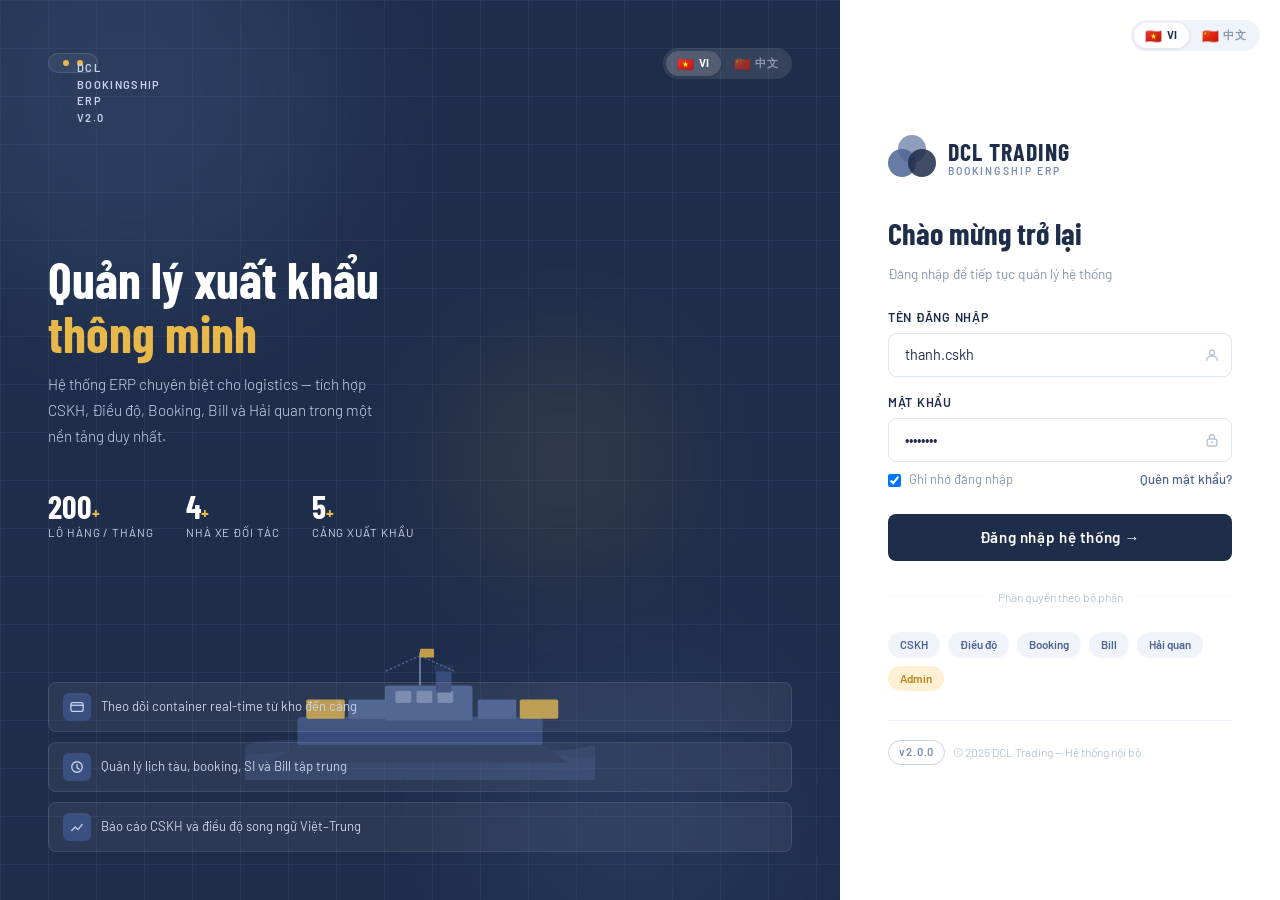
==== index.html @ 70b936ff "Update file name" ====
<!DOCTYPE html>
<html lang="vi">
<head>
<meta charset="UTF-8"/>
<meta name="viewport" content="width=device-width, initial-scale=1.0"/>
<title>DCL BookingShip ERP</title>
<link href="https://cdn.jsdelivr.net/npm/bootstrap@5.3.3/dist/css/bootstrap.min.css" rel="stylesheet"/>
<link href="https://fonts.googleapis.com/css2?family=Barlow:wght@300;400;500;600;700&family=Barlow+Condensed:wght@500;600;700&display=swap" rel="stylesheet"/>
<style>
:root{
  --navy:#1E2D4A;--mid:#3A5080;--slate:#4D6494;--light:#7A8CB0;
  --pale:#C8D3E8;--bg:#F2F5FA;--white:#fff;--gold:#E8B84B;
  --green:#38a169;--red:#e53e3e;--sidebar-w:230px;--topbar-h:56px;
}
*,*::before,*::after{box-sizing:border-box;margin:0;padding:0}
body{font-family:'Barlow',sans-serif;background:var(--bg);color:#2d3748;font-size:14px;overflow-x:hidden}

/* ─── LANGUAGE SWITCHER ─── */
.lang-switch{display:flex;background:rgba(255,255,255,.1);border-radius:20px;padding:3px;gap:2px}
.lang-switch.light{background:#f0f4fa}
.lang-btn{padding:4px 11px;border-radius:16px;border:none;background:transparent;font-size:.7rem;font-weight:700;cursor:pointer;color:rgba(200,211,232,.6);transition:all .2s;letter-spacing:.04em;display:flex;align-items:center;gap:4px}
.lang-btn.active{background:rgba(255,255,255,.15);color:#fff;box-shadow:0 1px 3px rgba(0,0,0,.2)}
.lang-switch.light .lang-btn{color:#8898aa}
.lang-switch.light .lang-btn.active{background:#fff;color:var(--navy);box-shadow:0 1px 4px rgba(0,0,0,.1)}
.lang-flag{font-size:.85rem;line-height:1}

/* ─── PAGE SWITCH ─── */
.page{display:none}.page.active{display:flex}
#page-dashboard{flex-direction:row}

/* ══════════════════════════════════════
   LOGIN PAGE
══════════════════════════════════════ */
#page-login{min-height:100vh;overflow:hidden}
.left-panel{flex:1.1;position:relative;display:flex;flex-direction:column;justify-content:space-between;padding:3rem;overflow:hidden;background:var(--navy)}
.sea-grid{position:absolute;inset:0;background-image:linear-gradient(rgba(74,96,148,.18)1px,transparent 1px),linear-gradient(90deg,rgba(74,96,148,.18)1px,transparent 1px);background-size:48px 48px;animation:gridScroll 18s linear infinite}
@keyframes gridScroll{0%{background-position:0 0}100%{background-position:48px 48px}}
.orb{position:absolute;border-radius:50%;filter:blur(70px);opacity:.28}
.orb-1{width:420px;height:420px;background:var(--slate);top:-120px;left:-80px;animation:float 9s ease-in-out infinite}
.orb-2{width:300px;height:300px;background:var(--mid);bottom:-60px;right:60px;animation:float 12s ease-in-out infinite reverse}
.orb-3{width:200px;height:200px;background:var(--gold);top:40%;left:55%;opacity:.12;animation:float 7s ease-in-out infinite}
@keyframes float{0%,100%{transform:translateY(0) scale(1)}50%{transform:translateY(-24px) scale(1.04)}}
.ship-scene{position:absolute;bottom:120px;left:0;right:0;display:flex;justify-content:center;opacity:.9}
.left-content{position:relative;z-index:2}
.left-top-bar{position:relative;z-index:2;display:flex;justify-content:space-between;align-items:center;margin-bottom:2rem}
.brand-tag{display:inline-flex;align-items:center;gap:8px;background:rgba(255,255,255,.06);border:1px solid rgba(255,255,255,.12);border-radius:20px;padding:6px 14px;font-size:11px;font-weight:600;letter-spacing:.12em;color:var(--pale);text-transform:uppercase}
.brand-tag span{width:6px;height:6px;border-radius:50%;background:var(--gold);display:block;animation:pulse 2s infinite}
@keyframes pulse{0%,100%{opacity:1;transform:scale(1)}50%{opacity:.4;transform:scale(.7)}}
.hero-title{font-family:'Barlow Condensed',sans-serif;font-size:3.2rem;font-weight:700;line-height:1.05;color:#fff;margin-top:0}
.hero-title em{color:var(--gold);font-style:normal}
.hero-sub{color:var(--pale);font-size:.95rem;font-weight:300;margin-top:.8rem;line-height:1.7;max-width:340px}
.stats-row{display:flex;gap:2rem;margin-top:2.5rem}
.stat-num{font-family:'Barlow Condensed',sans-serif;font-size:2rem;font-weight:700;color:#fff;line-height:1}
.stat-num small{font-size:1.1rem;color:var(--gold)}
.stat-label{font-size:.72rem;color:var(--pale);text-transform:uppercase;letter-spacing:.08em;margin-top:2px}
.features{position:relative;z-index:2;display:flex;flex-direction:column;gap:10px}
.feat-pill{display:flex;align-items:center;gap:10px;background:rgba(255,255,255,.06);border:1px solid rgba(255,255,255,.09);border-radius:8px;padding:10px 14px;color:var(--pale);font-size:.82rem}
.feat-icon{width:28px;height:28px;border-radius:6px;background:var(--mid);display:flex;align-items:center;justify-content:center;flex-shrink:0}
.right-panel{width:440px;flex-shrink:0;background:#fff;display:flex;flex-direction:column;justify-content:center;padding:3rem;position:relative}
.right-panel-lang{position:absolute;top:20px;right:20px}
.login-logo{display:flex;align-items:center;gap:12px;margin-bottom:2rem}
.logo-circles{position:relative;width:48px;height:48px;flex-shrink:0}
.logo-circles .c{position:absolute;width:28px;height:28px;border-radius:50%;opacity:.85}
.logo-circles .c1{background:var(--light);top:0;left:10px}
.logo-circles .c2{background:var(--slate);top:14px;left:0}
.logo-circles .c3{background:var(--navy);top:14px;left:20px}
.logo-text .t1{font-family:'Barlow Condensed',sans-serif;font-size:1.5rem;font-weight:700;color:var(--navy);letter-spacing:.04em;line-height:1}
.logo-text .t2{font-size:.65rem;font-weight:600;letter-spacing:.2em;color:var(--light);text-transform:uppercase}
.login-heading{font-family:'Barlow Condensed',sans-serif;font-size:1.9rem;font-weight:700;color:var(--navy)}
.login-sub{color:#8898aa;font-size:.85rem;margin-top:4px;margin-bottom:1.5rem}
.form-label-login{font-size:.78rem;font-weight:600;letter-spacing:.06em;text-transform:uppercase;color:var(--navy);margin-bottom:6px;display:block}
.form-control-login{width:100%;border:1.5px solid #e0e7f0;border-radius:8px;padding:.65rem 1rem;font-size:.9rem;color:var(--navy);transition:border-color .2s,box-shadow .2s;outline:none}
.form-control-login:focus{border-color:var(--slate);box-shadow:0 0 0 3px rgba(77,100,148,.12)}
.input-wrap{position:relative}
.input-icon{position:absolute;right:12px;top:50%;transform:translateY(-50%);color:#b8c5d6}
.btn-login-main{width:100%;padding:.75rem;background:var(--navy);color:#fff;border:none;border-radius:8px;font-size:.95rem;font-weight:600;letter-spacing:.04em;cursor:pointer;margin-top:.5rem;transition:background .2s}
.btn-login-main:hover{background:var(--mid)}
.divider-ln{display:flex;align-items:center;gap:12px;margin:1.2rem 0}
.divider-ln hr{flex:1;border:none;border-top:1px solid #e8eef6}
.divider-ln span{font-size:.75rem;color:#b8c5d6;white-space:nowrap}
.role-badges{display:flex;gap:8px;flex-wrap:wrap}
.rb{font-size:.72rem;padding:4px 12px;border-radius:20px;background:#f0f4fa;color:var(--slate);font-weight:600}
.rb.admin{background:#fff0d4;color:#B8811A}
.footer-note{margin-top:1.8rem;padding-top:1.2rem;border-top:1px solid #f0f4fa;display:flex;align-items:center;gap:8px}
.badge-sys{font-size:.7rem;padding:3px 10px;border-radius:20px;border:1px solid var(--pale);color:var(--light);font-weight:600;letter-spacing:.08em}
.alt-actions-ln{display:flex;justify-content:space-between;align-items:center;margin-bottom:1rem}
.link-muted-ln{font-size:.82rem;color:var(--slate);text-decoration:none;font-weight:500}
.link-muted-ln:hover{color:var(--navy)}
.remember-wrap{display:flex;align-items:center;gap:8px}
.remember-wrap label{font-size:.82rem;color:#8898aa;cursor:pointer}

/* ══════════════════════════════════════
   DASHBOARD PAGE
══════════════════════════════════════ */
#page-dashboard{min-height:100vh}
.sidebar{position:fixed;left:0;top:0;bottom:0;width:var(--sidebar-w);background:var(--navy);display:flex;flex-direction:column;z-index:100}
.sidebar-brand{padding:16px 18px;display:flex;align-items:center;gap:10px;border-bottom:1px solid rgba(255,255,255,.08);min-height:var(--topbar-h)}
.logo-circles-sm{position:relative;width:36px;height:36px;flex-shrink:0}
.logo-circles-sm .c{position:absolute;width:20px;height:20px;border-radius:50%;opacity:.9}
.logo-circles-sm .c1{background:#7A8CB0;top:0;left:8px}
.logo-circles-sm .c2{background:#4D6494;top:10px;left:0}
.logo-circles-sm .c3{background:#1E2D4A;top:10px;left:16px;border:1.5px solid rgba(255,255,255,.2)}
.brand-name{font-family:'Barlow Condensed',sans-serif;font-size:1rem;font-weight:700;color:#fff;line-height:1.1}
.brand-sub{font-size:.58rem;color:var(--pale);letter-spacing:.1em;text-transform:uppercase}
.sidebar-section{padding:10px 12px 4px;font-size:.62rem;font-weight:700;color:rgba(200,211,232,.45);letter-spacing:.14em;text-transform:uppercase;margin-top:6px}
.nav-item-wrap{padding:2px 8px}
.nav-link-dcl{display:flex;align-items:center;gap:10px;padding:8px 12px;border-radius:8px;color:rgba(200,211,232,.7);text-decoration:none;font-size:.83rem;font-weight:500;transition:background .15s,color .15s;cursor:pointer}
.nav-link-dcl:hover{background:rgba(255,255,255,.07);color:#fff}
.nav-link-dcl.active{background:var(--mid);color:#fff}
.nav-link-dcl .ico{width:16px;height:16px;flex-shrink:0;opacity:.8}
.nav-badge{margin-left:auto;background:var(--gold);color:#7a4a00;font-size:.6rem;font-weight:700;padding:1px 7px;border-radius:20px}
.nav-badge.red{background:var(--red);color:#fff}
.sidebar-footer{margin-top:auto;padding:14px 16px;border-top:1px solid rgba(255,255,255,.08);display:flex;align-items:center;gap:10px}
.avatar-sm{width:32px;height:32px;border-radius:50%;background:var(--mid);display:flex;align-items:center;justify-content:center;font-size:.7rem;font-weight:700;color:#fff;flex-shrink:0}
.user-name{font-size:.8rem;font-weight:600;color:#fff}
.user-role{font-size:.65rem;color:var(--pale)}
.topbar{position:fixed;left:var(--sidebar-w);right:0;top:0;height:var(--topbar-h);background:var(--white);border-bottom:1px solid #e8eef6;display:flex;align-items:center;padding:0 24px;gap:16px;z-index:99}
.breadcrumb-dcl{display:flex;align-items:center;gap:6px;font-size:.8rem;color:#8898aa}
.breadcrumb-dcl .active{color:var(--navy);font-weight:600}
.breadcrumb-sep{color:#d0d8e8}
.topbar-right{margin-left:auto;display:flex;align-items:center;gap:12px}
.topbar-date{font-size:.78rem;color:#8898aa}
.btn-icon{width:34px;height:34px;border-radius:8px;border:1px solid #e8eef6;background:transparent;display:flex;align-items:center;justify-content:center;cursor:pointer;color:#8898aa;position:relative}
.btn-icon:hover{background:var(--bg)}
.notif-dot{position:absolute;top:6px;right:6px;width:7px;height:7px;border-radius:50%;background:var(--red);border:1.5px solid #fff}
.main-content{margin-left:var(--sidebar-w);padding-top:var(--topbar-h);min-height:100vh;width:100%}
.page-body{padding:20px 24px}
.stat-grid{display:grid;grid-template-columns:repeat(5,1fr);gap:14px;margin-bottom:20px}
.stat-card{background:var(--white);border-radius:12px;padding:16px 18px;border:1px solid #e8eef6}
.stat-card .label{font-size:.7rem;font-weight:600;letter-spacing:.08em;text-transform:uppercase;color:#8898aa;margin-bottom:6px}
.stat-card .value{font-family:'Barlow Condensed',sans-serif;font-size:1.9rem;font-weight:700;color:var(--navy);line-height:1}
.stat-card .sub{font-size:.72rem;color:#8898aa;margin-top:4px}
.trend{font-size:.72rem;font-weight:600;padding:2px 7px;border-radius:20px;display:inline-block}
.trend-up{background:#e6f4ea;color:#256029}
.trend-warn{background:#fff4e0;color:#7a4a00}
.trend-info{background:#e6eefa;color:var(--navy)}
.stat-accent{border-left:3px solid var(--slate)}
.stat-gold{border-left:3px solid var(--gold)}
.stat-green{border-left:3px solid var(--green)}
.stat-red{border-left:3px solid var(--red)}
.stat-teal{border-left:3px solid #2b9e8a}
.pipeline-bar{display:flex;gap:0;background:#fff;border:1px solid #e8eef6;border-radius:10px;overflow:hidden;margin-bottom:16px}
.pipe-step{flex:1;padding:10px 12px;text-align:center;border-right:1px solid #e8eef6;cursor:pointer;transition:background .15s;user-select:none}
.pipe-step:last-child{border-right:none}
.pipe-step:hover{background:#f7f9fc}
.pipe-step.active{background:var(--navy)}
.pipe-step .ps-label{font-size:.68rem;font-weight:600;text-transform:uppercase;letter-spacing:.07em;color:#8898aa}
.pipe-step.active .ps-label{color:rgba(200,211,232,.8)}
.pipe-step .ps-count{font-family:'Barlow Condensed',sans-serif;font-size:1.3rem;font-weight:700;color:var(--navy);line-height:1.1}
.pipe-step.active .ps-count{color:#fff}
.layout-split{display:flex;gap:16px}
.table-section{flex:1;min-width:0}
.table-card{background:#fff;border-radius:12px;border:1px solid #e8eef6;overflow:hidden}
.table-wrapper{overflow-x:auto}
table.dcl-table{width:100%;border-collapse:collapse;font-size:.8rem;min-width:1200px}
table.dcl-table thead th{background:#f7f9fc;padding:10px 12px;font-size:.67rem;font-weight:700;letter-spacing:.08em;text-transform:uppercase;color:#8898aa;border-bottom:1px solid #e8eef6;white-space:nowrap}
table.dcl-table tbody tr{border-bottom:1px solid #f0f4fa;transition:background .1s;cursor:pointer}
table.dcl-table tbody tr:hover{background:#f7f9ff}
table.dcl-table tbody tr.selected{background:#eef2ff!important}
table.dcl-table td{padding:9px 12px;vertical-align:middle;color:#374151;white-space:nowrap}
table.dcl-table td.mono{font-family:'Barlow Condensed',sans-serif;font-size:.85rem;font-weight:600;letter-spacing:.03em}
table.dcl-table tr.group-row td{background:#f0f4fa}
table.dcl-table tr.group-row:hover td{background:#e8edf7}
table.dcl-table tr.group-row.selected td{background:#dde6ff}
.lo-badge{font-family:'Barlow Condensed',sans-serif;font-size:.95rem;font-weight:700;color:var(--navy)}
table.dcl-table tr.sub-row td{background:#fafcff}
table.dcl-table tr.sub-row:hover td{background:#f3f7ff}
table.dcl-table tr.sub-row td:first-child{padding-left:28px;color:#aab}
.badge-status{display:inline-flex;align-items:center;gap:5px;padding:3px 10px;border-radius:20px;font-size:.67rem;font-weight:700;letter-spacing:.05em;white-space:nowrap}
.badge-status .dot{width:6px;height:6px;border-radius:50%;flex-shrink:0}
.s-done{background:#e6f4ea;color:#256029}.s-done .dot{background:#38a169}
.s-port{background:#e6eefa;color:var(--navy)}.s-port .dot{background:var(--slate)}
.s-packing{background:#fff4e0;color:#7a4a00}.s-packing .dot{background:var(--gold)}
.s-plan{background:#f5f5f5;color:#666}.s-plan .dot{background:#aaa}
.s-delay{background:#fff0f0;color:#c53030}.s-delay .dot{background:var(--red)}
.nxe{display:inline-block;padding:2px 8px;border-radius:4px;font-size:.67rem;font-weight:700}
.nxe-ttk{background:#e6eefa;color:var(--navy)}
.nxe-ll{background:#e6f4ea;color:#256029}
.nxe-vtl{background:#fff4e0;color:#7a4a00}
.nxe-pt{background:#fce8f3;color:#702459}
.port{display:inline-block;padding:2px 8px;border-radius:4px;font-size:.67rem;font-weight:700;background:#eef2ff;color:#3730a3}
.tem-yes{color:#38a169;font-weight:700}
.tem-no{color:#aaa}
.action-btns{display:flex;gap:5px}
.btn-xs{padding:3px 9px;border-radius:5px;border:1px solid #dde4f0;background:#fff;font-size:.68rem;font-weight:600;cursor:pointer;color:var(--slate)}
.btn-xs:hover{background:var(--bg)}
.btn-xs.primary{background:var(--navy);color:#fff;border-color:var(--navy)}
.table-footer{display:flex;align-items:center;justify-content:space-between;padding:12px 16px;border-top:1px solid #e8eef6;font-size:.78rem;color:#8898aa}
.page-btns{display:flex;gap:4px}
.page-btn{min-width:30px;height:30px;border-radius:6px;border:1px solid #e8eef6;background:#fff;font-size:.78rem;cursor:pointer;color:var(--navy);display:flex;align-items:center;justify-content:center;font-weight:600}
.page-btn.active{background:var(--navy);color:#fff;border-color:var(--navy)}
.detail-panel{width:280px;flex-shrink:0;background:#fff;border-radius:12px;border:1px solid #e8eef6;padding:16px;position:sticky;top:calc(var(--topbar-h) + 20px);max-height:calc(100vh - var(--topbar-h) - 40px);overflow-y:auto}
.detail-panel .dp-title{font-family:'Barlow Condensed',sans-serif;font-size:1rem;font-weight:700;color:var(--navy);margin-bottom:14px;padding-bottom:10px;border-bottom:1px solid #f0f4fa}
.mini-stat{display:flex;justify-content:space-between;padding:7px 0;border-bottom:1px solid #f0f4fa;font-size:.78rem}
.mini-stat .ms-label{color:#8898aa}
.mini-stat .ms-val{font-weight:600;color:var(--navy);text-align:right;max-width:140px}
.timeline-item{display:flex;gap:10px;margin-bottom:14px}
.tl-line{display:flex;flex-direction:column;align-items:center}
.tl-dot{width:10px;height:10px;border-radius:50%;flex-shrink:0;margin-top:2px}
.tl-connector{width:2px;flex:1;background:#e8eef6;margin-top:3px}
.tl-done .tl-dot{background:#38a169}
.tl-port .tl-dot{background:var(--slate);box-shadow:0 0 0 3px rgba(77,100,148,.2)}
.tl-next .tl-dot{background:#e8eef6;border:2px solid #cbd5e0}
.tl-label{font-size:.78rem;font-weight:600;color:var(--navy)}
.tl-date{font-size:.7rem;color:#8898aa;margin-top:1px}
.table-scroll{max-height:480px;overflow-y:auto}
.toolbar{display:flex;align-items:center;gap:10px;margin-bottom:14px;flex-wrap:wrap}
.toolbar-title{font-family:'Barlow Condensed',sans-serif;font-size:1.1rem;font-weight:700;color:var(--navy);margin-right:6px}
.search-box{display:flex;align-items:center;border:1px solid #dde4f0;border-radius:8px;background:#fff;padding:0 10px;gap:7px;width:220px}
.search-box input{border:none;outline:none;font-size:.83rem;padding:7px 0;width:100%;background:transparent}
.filter-select{border:1px solid #dde4f0;border-radius:8px;padding:7px 10px;font-size:.82rem;color:var(--navy);background:#fff;cursor:pointer;outline:none}
.btn-primary-dcl{background:var(--navy);color:#fff;border:none;border-radius:8px;padding:7px 16px;font-size:.82rem;font-weight:600;cursor:pointer;display:flex;align-items:center;gap:6px;transition:background .15s}
.btn-primary-dcl:hover{background:var(--mid)}
.btn-outline-dcl{background:#fff;color:var(--slate);border:1px solid #dde4f0;border-radius:8px;padding:7px 14px;font-size:.82rem;font-weight:600;cursor:pointer;display:flex;align-items:center;gap:6px;transition:background .15s}
.btn-outline-dcl:hover{background:var(--bg)}
.today-chip{background:#fff4e0;color:#7a4a00;font-size:.68rem;font-weight:700;padding:2px 8px;border-radius:20px}

/* ══════════════════════════════════════
   MODAL
══════════════════════════════════════ */
.modal-overlay{display:none;position:fixed;inset:0;background:rgba(15,24,36,.55);z-index:1000;align-items:center;justify-content:center;padding:20px}
.modal-overlay.open{display:flex;animation:fadeIn .18s ease}
@keyframes fadeIn{from{opacity:0}to{opacity:1}}
.modal-box{background:#fff;border-radius:16px;width:100%;max-width:860px;max-height:92vh;overflow:hidden;display:flex;flex-direction:column;animation:slideUp .2s ease}
@keyframes slideUp{from{transform:translateY(20px);opacity:0}to{transform:translateY(0);opacity:1}}
.modal-header{display:flex;align-items:center;padding:18px 24px;border-bottom:1px solid #e8eef6;gap:12px;flex-shrink:0}
.modal-lo-badge{font-family:'Barlow Condensed',sans-serif;font-size:1.4rem;font-weight:700;color:var(--navy);background:#f0f4fa;padding:2px 14px;border-radius:8px}
.modal-title{font-family:'Barlow Condensed',sans-serif;font-size:1.1rem;font-weight:700;color:var(--navy)}
.modal-booking-num{font-size:.8rem;color:#8898aa;margin-top:2px}
.modal-close{margin-left:auto;width:34px;height:34px;border-radius:8px;border:1px solid #e8eef6;background:#fff;cursor:pointer;display:flex;align-items:center;justify-content:center;color:#8898aa;font-size:18px;line-height:1}
.modal-close:hover{background:#f7f9fc;color:var(--navy)}
.modal-tabs{display:flex;padding:0 24px;border-bottom:1px solid #e8eef6;background:#fafbfd;flex-shrink:0}
.mtab{padding:12px 16px;font-size:.82rem;font-weight:600;color:#8898aa;cursor:pointer;border-bottom:2px solid transparent;transition:color .15s,border-color .15s;white-space:nowrap}
.mtab:hover{color:var(--navy)}
.mtab.active{color:var(--navy);border-bottom-color:var(--slate)}
.modal-body{flex:1;overflow-y:auto;padding:24px}
.modal-panel{display:none}
.modal-panel.active{display:block}
.form-section-title{font-size:.7rem;font-weight:700;letter-spacing:.12em;text-transform:uppercase;color:var(--slate);margin-bottom:12px;padding-bottom:6px;border-bottom:2px solid var(--pale)}
.form-grid-2{display:grid;grid-template-columns:1fr 1fr;gap:14px 20px;margin-bottom:20px}
.form-grid-3{display:grid;grid-template-columns:1fr 1fr 1fr;gap:14px 20px;margin-bottom:20px}
.form-group label{display:block;font-size:.72rem;font-weight:600;letter-spacing:.07em;text-transform:uppercase;color:#8898aa;margin-bottom:5px}
.form-group input,.form-group select,.form-group textarea{
  width:100%;border:1.5px solid #e0e7f0;border-radius:8px;
  padding:.5rem .8rem;font-size:.85rem;color:var(--navy);
  background:#fff;outline:none;transition:border-color .2s,box-shadow .2s;
  font-family:'Barlow',sans-serif;
}
.form-group input:focus,.form-group select:focus,.form-group textarea:focus{border-color:var(--slate);box-shadow:0 0 0 3px rgba(77,100,148,.1)}
.form-group input[readonly]{background:#f7f9fc;color:#8898aa;cursor:default}
.form-group textarea{resize:vertical;min-height:72px}
.cont-row{display:grid;grid-template-columns:1fr 1fr 1fr auto;gap:10px;align-items:end;margin-bottom:10px;padding:12px;background:#f7f9fc;border-radius:8px;border:1px solid #e8eef6}
.cont-row-header{display:grid;grid-template-columns:1fr 1fr 1fr auto;gap:10px;margin-bottom:6px}
.cont-row-header span{font-size:.68rem;font-weight:700;letter-spacing:.08em;text-transform:uppercase;color:#8898aa}
.btn-del-cont{width:28px;height:28px;border-radius:6px;border:1px solid #fcd5d5;background:#fff5f5;color:var(--red);cursor:pointer;font-size:14px;display:flex;align-items:center;justify-content:center}
.btn-del-cont:hover{background:#fee2e2}
.btn-add-cont{display:flex;align-items:center;gap:6px;padding:7px 14px;border-radius:8px;border:1.5px dashed #c8d3e8;background:#f7f9fc;color:var(--slate);font-size:.8rem;font-weight:600;cursor:pointer;width:100%;justify-content:center;margin-top:4px}
.btn-add-cont:hover{background:#eef2ff;border-color:var(--slate)}
.tl-modal{display:flex;gap:0;margin-bottom:20px}
.tl-step{flex:1;text-align:center;position:relative}
.tl-step::after{content:'';position:absolute;top:12px;left:50%;width:100%;height:2px;background:#e8eef6;z-index:0}
.tl-step:last-child::after{display:none}
.tl-step .tls-dot{width:24px;height:24px;border-radius:50%;border:2px solid #e8eef6;background:#fff;margin:0 auto 6px;display:flex;align-items:center;justify-content:center;font-size:.6rem;font-weight:700;position:relative;z-index:1}
.tl-step.done .tls-dot{background:#38a169;border-color:#38a169;color:#fff}
.tl-step.current .tls-dot{background:var(--slate);border-color:var(--slate);color:#fff;box-shadow:0 0 0 4px rgba(77,100,148,.2)}
.tl-step.pending .tls-dot{background:#f7f9fc;border-color:#e8eef6;color:#aaa}
.tl-step .tls-label{font-size:.68rem;font-weight:600;color:#8898aa}
.tl-step.done .tls-label{color:#38a169}
.tl-step.current .tls-label{color:var(--navy)}
.tl-step .tls-date{font-size:.63rem;color:#b0b9c8;margin-top:2px}
.modal-footer{padding:16px 24px;border-top:1px solid #e8eef6;display:flex;align-items:center;gap:10px;flex-shrink:0;background:#fafbfd}
.btn-save{background:var(--navy);color:#fff;border:none;border-radius:8px;padding:9px 24px;font-size:.88rem;font-weight:600;cursor:pointer;transition:background .15s}
.btn-save:hover{background:var(--mid)}
.btn-cancel{background:#fff;color:#8898aa;border:1px solid #dde4f0;border-radius:8px;padding:9px 20px;font-size:.88rem;font-weight:600;cursor:pointer}
.btn-cancel:hover{background:var(--bg)}
.btn-delete{margin-left:auto;background:#fff5f5;color:var(--red);border:1px solid #fcd5d5;border-radius:8px;padding:9px 16px;font-size:.88rem;font-weight:600;cursor:pointer}
.btn-delete:hover{background:#fee2e2}
.save-note{font-size:.75rem;color:#8898aa}

/* ─── TOAST ─── */
.toast-msg{position:fixed;bottom:24px;left:50%;transform:translateX(-50%) translateY(20px);background:var(--navy);color:#fff;padding:10px 24px;border-radius:30px;font-size:.85rem;font-weight:600;opacity:0;transition:all .3s;z-index:2000;pointer-events:none;display:flex;align-items:center;gap:8px}
.toast-msg.show{opacity:1;transform:translateX(-50%) translateY(0)}
</style>
</head>
<body>

<!-- ══════════════ LOGIN PAGE ══════════════ -->
<div id="page-login" class="page active">
  <div class="left-panel">
    <div class="sea-grid"></div>
    <div class="orb orb-1"></div><div class="orb orb-2"></div><div class="orb orb-3"></div>
    <div class="left-top-bar">
      <div class="brand-tag"><span></span><span data-i18n="login.brand">DCL BookingShip ERP v2.0</span></div>
      <div class="lang-switch" id="lang-switch-login">
        <button class="lang-btn active" id="login-btn-vi" onclick="setLang('vi')"><span class="lang-flag">🇻🇳</span> VI</button>
        <button class="lang-btn" id="login-btn-zh" onclick="setLang('zh')"><span class="lang-flag">🇨🇳</span> 中文</button>
      </div>
    </div>
    <div class="left-content">
      <h1 class="hero-title" data-i18n="login.hero">Quản lý xuất khẩu<br/><em>thông minh</em></h1>
      <p class="hero-sub" data-i18n="login.sub">Hệ thống ERP chuyên biệt cho logistics — tích hợp CSKH, Điều độ, Booking, Bill và Hải quan trong một nền tảng duy nhất.</p>
      <div class="stats-row">
        <div><div class="stat-num">200<small>+</small></div><div class="stat-label" data-i18n="login.stat1">Lô hàng / tháng</div></div>
        <div><div class="stat-num">4<small>+</small></div><div class="stat-label" data-i18n="login.stat2">Nhà xe đối tác</div></div>
        <div><div class="stat-num">5<small>+</small></div><div class="stat-label" data-i18n="login.stat3">Cảng xuất khẩu</div></div>
      </div>
    </div>
    <div class="ship-scene">
      <svg width="380" height="140" viewBox="0 0 400 160" fill="none">
        <path d="M0 120 Q50 108 100 120 Q150 132 200 120 Q250 108 300 120 Q350 132 400 120 L400 160 L0 160Z" fill="rgba(74,96,148,0.25)"/>
        <path d="M0 132 Q60 122 120 132 Q180 142 240 132 Q300 122 360 132 Q390 137 400 132 L400 160 L0 160Z" fill="rgba(74,96,148,0.18)"/>
        <rect x="60" y="88" width="280" height="36" rx="4" fill="#3A5080"/>
        <path d="M60 120 L30 140 L370 140 L340 120Z" fill="#2B3A5C"/>
        <rect x="160" y="52" width="100" height="40" rx="3" fill="#4D6494"/>
        <rect x="172" y="58" width="18" height="14" rx="2" fill="rgba(200,211,232,0.4)"/>
        <rect x="196" y="58" width="18" height="14" rx="2" fill="rgba(200,211,232,0.4)"/>
        <rect x="220" y="58" width="18" height="14" rx="2" fill="rgba(200,211,232,0.4)"/>
        <rect x="218" y="32" width="18" height="28" rx="3" fill="#3A5080"/>
        <rect x="216" y="28" width="22" height="8" rx="2" fill="#2B3A5C"/>
        <rect x="70" y="68" width="44" height="22" rx="2" fill="#E8B84B" opacity=".85"/>
        <rect x="118" y="68" width="44" height="22" rx="2" fill="#4D6494"/>
        <rect x="266" y="68" width="44" height="22" rx="2" fill="#4D6494"/>
        <rect x="314" y="68" width="44" height="22" rx="2" fill="#E8B84B" opacity=".85"/>
        <line x1="200" y1="14" x2="200" y2="52" stroke="#7A8CB0" stroke-width="2"/>
        <line x1="200" y1="18" x2="160" y2="36" stroke="#7A8CB0" stroke-width="1" stroke-dasharray="3,2"/>
        <line x1="200" y1="18" x2="240" y2="36" stroke="#7A8CB0" stroke-width="1" stroke-dasharray="3,2"/>
        <rect x="200" y="10" width="16" height="10" rx="1" fill="#E8B84B" opacity=".9"/>
      </svg>
    </div>
    <div class="features">
      <div class="feat-pill"><div class="feat-icon"><svg width="14" height="14" viewBox="0 0 16 16" fill="none"><rect x="1" y="3" width="14" height="10" rx="2" stroke="#C8D3E8" stroke-width="1.5"/><path d="M1 6h14" stroke="#C8D3E8" stroke-width="1.5"/></svg></div><span data-i18n="login.feat1">Theo dõi container real-time từ kho đến cảng</span></div>
      <div class="feat-pill"><div class="feat-icon"><svg width="14" height="14" viewBox="0 0 16 16" fill="none"><circle cx="8" cy="8" r="6" stroke="#C8D3E8" stroke-width="1.5"/><path d="M8 5v4l2.5 1.5" stroke="#C8D3E8" stroke-width="1.5" stroke-linecap="round"/></svg></div><span data-i18n="login.feat2">Quản lý lịch tàu, booking, SI và Bill tập trung</span></div>
      <div class="feat-pill"><div class="feat-icon"><svg width="14" height="14" viewBox="0 0 16 16" fill="none"><path d="M2 12L6 8l3 3 5-6" stroke="#C8D3E8" stroke-width="1.5" stroke-linecap="round" stroke-linejoin="round"/></svg></div><span data-i18n="login.feat3">Báo cáo CSKH và điều độ song ngữ Việt–Trung</span></div>
    </div>
  </div>
  <div class="right-panel">
    <div class="right-panel-lang">
      <div class="lang-switch light" id="lang-switch-right">
        <button class="lang-btn active" id="right-btn-vi" onclick="setLang('vi')"><span class="lang-flag">🇻🇳</span> VI</button>
        <button class="lang-btn" id="right-btn-zh" onclick="setLang('zh')"><span class="lang-flag">🇨🇳</span> 中文</button>
      </div>
    </div>
    <div class="login-logo">
      <div class="logo-circles"><div class="c c1"></div><div class="c c2"></div><div class="c c3"></div></div>
      <div class="logo-text"><div class="t1">DCL TRADING</div><div class="t2">BookingShip ERP</div></div>
    </div>
    <h2 class="login-heading" data-i18n="login.welcome">Chào mừng trở lại</h2>
    <p class="login-sub" data-i18n="login.subtitle">Đăng nhập để tiếp tục quản lý hệ thống</p>
    <div style="margin-bottom:1rem">
      <label class="form-label-login" data-i18n="login.userLabel">Tên đăng nhập</label>
      <div class="input-wrap">
        <input class="form-control-login" id="inp-user" type="text" value="thanh.cskh" data-i18n-ph="login.userPh"/>
        <svg class="input-icon" width="16" height="16" viewBox="0 0 16 16" fill="none"><circle cx="8" cy="5.5" r="2.5" stroke="#b8c5d6" stroke-width="1.4"/><path d="M2.5 13.5c0-2.485 2.462-4.5 5.5-4.5s5.5 2.015 5.5 4.5" stroke="#b8c5d6" stroke-width="1.4" stroke-linecap="round"/></svg>
      </div>
    </div>
    <div style="margin-bottom:.5rem">
      <label class="form-label-login" data-i18n="login.passLabel">Mật khẩu</label>
      <div class="input-wrap">
        <input class="form-control-login" type="password" value="12345678" data-i18n-ph="login.passPh"/>
        <svg class="input-icon" width="16" height="16" viewBox="0 0 16 16" fill="none"><rect x="3" y="7" width="10" height="7" rx="2" stroke="#b8c5d6" stroke-width="1.4"/><path d="M5.5 7V5a2.5 2.5 0 015 0v2" stroke="#b8c5d6" stroke-width="1.4" stroke-linecap="round"/><circle cx="8" cy="10.5" r="1" fill="#b8c5d6"/></svg>
      </div>
    </div>
    <div class="alt-actions-ln">
      <div class="remember-wrap"><input type="checkbox" id="rem" checked/><label for="rem" data-i18n="login.remember">Ghi nhớ đăng nhập</label></div>
      <a href="#" class="link-muted-ln" data-i18n="login.forgot">Quên mật khẩu?</a>
    </div>
    <button class="btn-login-main" onclick="goToDashboard()" data-i18n="login.btn">Đăng nhập hệ thống →</button>
    <div class="divider-ln"><hr/><span data-i18n="login.divider">Phân quyền theo bộ phận</span><hr/></div>
    <div class="role-badges">
      <span class="rb" data-i18n="role.cskh">CSKH</span>
      <span class="rb" data-i18n="role.dieuđo">Điều độ</span>
      <span class="rb" data-i18n="role.booking">Booking</span>
      <span class="rb" data-i18n="role.bill">Bill</span>
      <span class="rb" data-i18n="role.haiquan">Hải quan</span>
      <span class="rb admin">Admin</span>
    </div>
    <div class="footer-note">
      <span class="badge-sys">v2.0.0</span>
      <span style="font-size:.75rem;color:#b8c5d6;" data-i18n="login.copyright">© 2025 DCL Trading — Hệ thống nội bộ</span>
    </div>
  </div>
</div>

<!-- ══════════════ DASHBOARD PAGE ══════════════ -->
<div id="page-dashboard" class="page">
  <!-- SIDEBAR -->
  <nav class="sidebar">
    <div class="sidebar-brand">
      <div class="logo-circles-sm"><div class="c c1"></div><div class="c c2"></div><div class="c c3"></div></div>
      <div><div class="brand-name">DCL TRADING</div><div class="brand-sub">BookingShip ERP</div></div>
    </div>
    <div class="sidebar-section" data-i18n="nav.sec.overview">Tổng quan</div>
    <div class="nav-item-wrap"><a class="nav-link-dcl" href="#"><svg class="ico" viewBox="0 0 16 16" fill="none"><rect x="1" y="1" width="6" height="6" rx="1.5" stroke="currentColor" stroke-width="1.4"/><rect x="9" y="1" width="6" height="6" rx="1.5" stroke="currentColor" stroke-width="1.4"/><rect x="1" y="9" width="6" height="6" rx="1.5" stroke="currentColor" stroke-width="1.4"/><rect x="9" y="9" width="6" height="6" rx="1.5" stroke="currentColor" stroke-width="1.4"/></svg><span data-i18n="nav.dashboard">Dashboard</span></a></div>
    <div class="sidebar-section" data-i18n="nav.sec.ops">Nghiệp vụ</div>
    <div class="nav-item-wrap"><a class="nav-link-dcl active" href="#"><svg class="ico" viewBox="0 0 16 16" fill="none"><rect x="1" y="3" width="14" height="10" rx="1.5" stroke="currentColor" stroke-width="1.4"/><path d="M1 6.5h14M5 10h6" stroke="currentColor" stroke-width="1.4"/></svg><span data-i18n="nav.cskh">CSKH + Điều Độ</span><span class="nav-badge">12</span></a></div>
    <div class="nav-item-wrap"><a class="nav-link-dcl" href="#"><svg class="ico" viewBox="0 0 16 16" fill="none"><rect x="1" y="5" width="10" height="7" rx="1" stroke="currentColor" stroke-width="1.3"/><path d="M11 8l3-2v5l-3-1.5" stroke="currentColor" stroke-width="1.3" stroke-linejoin="round"/><circle cx="4" cy="13" r="1.5" stroke="currentColor" stroke-width="1.3"/><circle cx="9" cy="13" r="1.5" stroke="currentColor" stroke-width="1.3"/></svg><span data-i18n="nav.dieuXe">Điều Xe</span><span class="nav-badge red">3</span></a></div>
    <div class="nav-item-wrap"><a class="nav-link-dcl" href="#"><svg class="ico" viewBox="0 0 16 16" fill="none"><path d="M2 4h12M2 8h8M2 12h5" stroke="currentColor" stroke-width="1.4" stroke-linecap="round"/></svg><span data-i18n="nav.booking">Booking</span></a></div>
    <div class="nav-item-wrap"><a class="nav-link-dcl" href="#"><svg class="ico" viewBox="0 0 16 16" fill="none"><rect x="2" y="1" width="12" height="14" rx="1.5" stroke="currentColor" stroke-width="1.4"/><path d="M5 5h6M5 8h6M5 11h3" stroke="currentColor" stroke-width="1.4" stroke-linecap="round"/></svg><span data-i18n="nav.bill">Bill / SI</span></a></div>
    <div class="nav-item-wrap"><a class="nav-link-dcl" href="#"><svg class="ico" viewBox="0 0 16 16" fill="none"><circle cx="8" cy="8" r="6" stroke="currentColor" stroke-width="1.4"/><path d="M8 5v3l2 1.5" stroke="currentColor" stroke-width="1.4" stroke-linecap="round"/></svg><span data-i18n="nav.haiquan">Hải Quan</span></a></div>
    <div class="sidebar-section" data-i18n="nav.sec.carriers">Nhà xe</div>
    <div class="nav-item-wrap"><a class="nav-link-dcl" href="#">LINKLUCK</a></div>
    <div class="nav-item-wrap"><a class="nav-link-dcl" href="#">TTK (Tân Trường Khoa)</a></div>
    <div class="nav-item-wrap"><a class="nav-link-dcl" href="#">VT Lạnh Sài Gòn</a></div>
    <div class="nav-item-wrap"><a class="nav-link-dcl" href="#">PT Global</a></div>
    <div class="sidebar-section" data-i18n="nav.sec.system">Hệ thống</div>
    <div class="nav-item-wrap"><a class="nav-link-dcl" href="#"><span data-i18n="nav.chiphi">Chi phí phát sinh</span></a></div>
    <div class="nav-item-wrap"><a class="nav-link-dcl" href="#"><span data-i18n="nav.phanquyen">Phân quyền</span></a></div>
    <div class="sidebar-footer">
      <div class="avatar-sm">TH</div>
      <div><div class="user-name">Thanh</div><div class="user-role" data-i18n="user.role">CSKH · Điều độ</div></div>
      <svg style="margin-left:auto;color:rgba(200,211,232,.5);cursor:pointer" width="14" height="14" viewBox="0 0 16 16" fill="none"><path d="M6 2l6 6-6 6" stroke="currentColor" stroke-width="1.4" stroke-linecap="round" stroke-linejoin="round"/></svg>
    </div>
  </nav>
  <!-- TOPBAR -->
  <header class="topbar">
    <div class="breadcrumb-dcl"><span data-i18n="topbar.bc1">Nghiệp vụ</span><span class="breadcrumb-sep">/</span><span class="active" data-i18n="topbar.bc2">CSKH + Điều Độ</span></div>
    <div class="topbar-right">
      <span class="topbar-date" data-i18n="topbar.date">Thứ Sáu, 13/03/2026</span>
      <!-- LANGUAGE SWITCHER IN TOPBAR -->
      <div class="lang-switch light" id="lang-switch-dash">
        <button class="lang-btn active" id="dash-btn-vi" onclick="setLang('vi')"><span class="lang-flag">🇻🇳</span> VI</button>
        <button class="lang-btn" id="dash-btn-zh" onclick="setLang('zh')"><span class="lang-flag">🇨🇳</span> 中文</button>
      </div>
      <button class="btn-icon"><svg width="15" height="15" viewBox="0 0 16 16" fill="none"><path d="M8 1a5 5 0 00-5 5v3L1.5 11h13L13 9V6a5 5 0 00-5-5zM6 13a2 2 0 004 0" stroke="currentColor" stroke-width="1.4" stroke-linecap="round"/></svg><span class="notif-dot"></span></button>
      <div class="avatar-sm" style="background:var(--mid);font-size:.72rem;">TH</div>
    </div>
  </header>
  <!-- MAIN -->
  <main class="main-content">
    <div class="page-body">
      <!-- STATS -->
      <div class="stat-grid">
        <div class="stat-card stat-accent"><div class="label" data-i18n="stat1.label">Tổng lô tháng này</div><div class="value">48</div><div class="sub" data-i18n="stat1.sub">Lô hàng đang quản lý <span class="trend trend-up">+6 so tháng trước</span></div></div>
        <div class="stat-card stat-green"><div class="label" data-i18n="stat2.label">Đã lên tàu</div><div class="value">31</div><div class="sub"><span class="trend trend-up">64.6%</span> <span data-i18n="stat2.sub">hoàn thành</span></div></div>
        <div class="stat-card stat-gold"><div class="label" data-i18n="stat3.label">Đang vận chuyển</div><div class="value">12</div><div class="sub"><span data-i18n="stat3.sub">Cont đang trên đường</span> <span class="trend trend-warn" data-i18n="stat3.warn">3 sắp cutoff</span></div></div>
        <div class="stat-card stat-red"><div class="label" data-i18n="stat4.label">Chờ xử lý</div><div class="value">5</div><div class="sub" data-i18n="stat4.sub">Cần xử lý trong hôm nay</div></div>
        <div class="stat-card stat-teal"><div class="label" data-i18n="stat5.label">Doanh thu tháng</div><div class="value">2.1B</div><div class="sub" data-i18n="stat5.sub">VNĐ · 48 cont × ~43.7tr</div></div>
      </div>
      <!-- PIPELINE -->
      <div class="pipeline-bar">
        <div class="pipe-step" onclick="setPipe(this)"><div class="ps-label" data-i18n="pipe1">Nhận đơn</div><div class="ps-count">48</div></div>
        <div class="pipe-step" onclick="setPipe(this)"><div class="ps-label" data-i18n="pipe2">Đã booking</div><div class="ps-count">44</div></div>
        <div class="pipe-step" onclick="setPipe(this)"><div class="ps-label" data-i18n="pipe3">Cont đến kho</div><div class="ps-count">38</div></div>
        <div class="pipe-step active" onclick="setPipe(this)"><div class="ps-label" data-i18n="pipe4">Đang vận chuyển</div><div class="ps-count">12</div></div>
        <div class="pipe-step" onclick="setPipe(this)"><div class="ps-label" data-i18n="pipe5">Đã hạ cảng</div><div class="ps-count">31</div></div>
        <div class="pipe-step" onclick="setPipe(this)"><div class="ps-label" data-i18n="pipe6">Đã lên tàu</div><div class="ps-count">31</div></div>
        <div class="pipe-step" onclick="setPipe(this)"><div class="ps-label" data-i18n="pipe7">Thanh lý xong</div><div class="ps-count">28</div></div>
      </div>
      <!-- SPLIT LAYOUT -->
      <div class="layout-split">
        <div class="table-section">
          <!-- TOOLBAR -->
          <div class="toolbar">
            <span class="toolbar-title" data-i18n="toolbar.title">Bảng CSKH + Điều Độ</span>
            <div class="search-box"><svg width="13" height="13" viewBox="0 0 16 16" fill="none"><circle cx="7" cy="7" r="4.5" stroke="#aaa" stroke-width="1.4"/><path d="M10.5 10.5L14 14" stroke="#aaa" stroke-width="1.4" stroke-linecap="round"/></svg><input id="search-inp" data-i18n-ph="toolbar.searchPh" placeholder="Tìm cont, booking, khách hàng..."/></div>
            <select class="filter-select">
              <option data-i18n="filter.allCustomers">Tất cả khách hàng</option>
              <option>XING NONG</option><option>JIN FU JIE</option><option>Bình Phước</option><option>HENG XING</option>
            </select>
            <select class="filter-select">
              <option data-i18n="filter.allCarriers">Tất cả nhà xe</option>
              <option>TTK</option><option>LINKLUCK</option><option>VT Lạnh SG</option><option>PT Global</option>
            </select>
            <select class="filter-select">
              <option data-i18n="filter.allStatus">Tất cả trạng thái</option>
              <option data-i18n="s.done">Đã lên tàu</option>
              <option data-i18n="s.port">Đã về cảng</option>
              <option data-i18n="s.packing">Đang đóng hàng</option>
              <option data-i18n="s.plan">Chờ kế hoạch</option>
            </select>
            <button class="btn-primary-dcl" style="margin-left:auto" onclick="openModal(null,'new')">
              <svg width="13" height="13" viewBox="0 0 16 16" fill="none"><path d="M8 2v12M2 8h12" stroke="#fff" stroke-width="1.8" stroke-linecap="round"/></svg>
              <span data-i18n="toolbar.addNew">Thêm lô mới</span>
            </button>
          </div>
          <!-- TABLE -->
          <div class="table-card">
            <div class="table-wrapper table-scroll">
              <table class="dcl-table" id="main-table">
                <thead>
                  <tr>
                    <th data-i18n="th.lo">Lô #</th>
                    <th data-i18n="th.booking">Số Booking</th>
                    <th data-i18n="th.cont">Số Container</th>
                    <th data-i18n="th.seal">Seal</th>
                    <th data-i18n="th.khach">Khách hàng</th>
                    <th data-i18n="th.cang">Cảng đến</th>
                    <th data-i18n="th.nhaxe">Nhà xe</th>
                    <th data-i18n="th.ngaygoi">Ngày gọi cont</th>
                    <th>ETD</th>
                    <th data-i18n="th.cutoff">Cut-off</th>
                    <th data-i18n="th.hang">Hãng tàu</th>
                    <th data-i18n="th.status">Trạng thái</th>
                    <th data-i18n="th.tem">Tem</th>
                    <th data-i18n="th.gia">Giá báo</th>
                    <th data-i18n="th.action">Thao tác</th>
                  </tr>
                </thead>
                <tbody id="table-body"></tbody>
              </table>
            </div>
            <div class="table-footer">
              <span data-i18n="table.footer">Hiển thị 12 / 138 lô hàng · Tháng 03/2026</span>
              <div class="page-btns">
                <button class="page-btn">‹</button>
                <button class="page-btn active">1</button>
                <button class="page-btn">2</button>
                <button class="page-btn">3</button>
                <button class="page-btn">›</button>
              </div>
            </div>
          </div>
        </div>
        <!-- DETAIL SIDE PANEL -->
        <div class="detail-panel" id="side-detail">
          <div class="dp-title" id="side-lo-title">Chi tiết — Lô 218</div>
          <div class="mini-stat"><span class="ms-label" data-i18n="dp.booking">Booking</span><span class="ms-val" id="sd-booking">A59GX07442</span></div>
          <div class="mini-stat"><span class="ms-label" data-i18n="dp.khach">Khách hàng</span><span class="ms-val" id="sd-khach">JIN FU JIE</span></div>
          <div class="mini-stat"><span class="ms-label" data-i18n="dp.hang">Hãng tàu</span><span class="ms-val" id="sd-hang">IAL</span></div>
          <div class="mini-stat"><span class="ms-label" data-i18n="dp.tau">Tên tàu</span><span class="ms-val" id="sd-tau" style="font-size:.72rem">WAN HAI 292 N063</span></div>
          <div class="mini-stat"><span class="ms-label">ETD</span><span class="ms-val" id="sd-etd">14/03/2026</span></div>
          <div class="mini-stat"><span class="ms-label">ETA</span><span class="ms-val" id="sd-eta">19/03/2026</span></div>
          <div class="mini-stat"><span class="ms-label" data-i18n="dp.nhaxe">Nhà xe</span><span class="ms-val" id="sd-nhaxe">VT Lạnh SG</span></div>
          <div class="mini-stat"><span class="ms-label" data-i18n="dp.gia">Giá báo</span><span class="ms-val" id="sd-gia" style="color:#256029">41–42tr VNĐ</span></div>
          <div class="mini-stat"><span class="ms-label" data-i18n="dp.socont">Số cont</span><span class="ms-val" id="sd-socont">2 × 40HR</span></div>
          <div style="margin-top:16px;margin-bottom:8px;font-size:.72rem;font-weight:700;color:#8898aa;text-transform:uppercase;letter-spacing:.08em" data-i18n="dp.progress">Tiến trình</div>
          <div class="timeline-item tl-done"><div class="tl-line"><div class="tl-dot"></div><div class="tl-connector"></div></div><div><div class="tl-label" data-i18n="tl.nhandon">Nhận đơn hàng</div><div class="tl-date">09/03/2026</div></div></div>
          <div class="timeline-item tl-done"><div class="tl-line"><div class="tl-dot"></div><div class="tl-connector"></div></div><div><div class="tl-label" data-i18n="tl.contkho">Cont đến kho</div><div class="tl-date">09/03/2026</div></div></div>
          <div class="timeline-item tl-done"><div class="tl-line"><div class="tl-dot"></div><div class="tl-connector"></div></div><div><div class="tl-label" data-i18n="tl.kiemdich">Kiểm dịch xong</div><div class="tl-date">11/03/2026</div></div></div>
          <div class="timeline-item tl-port"><div class="tl-line"><div class="tl-dot"></div><div class="tl-connector"></div></div><div><div class="tl-label" style="color:var(--slate)" data-i18n="tl.hacang">Đã hạ cảng Cát Lái</div><div class="tl-date" data-i18n="tl.today">13/03 — Hôm nay</div></div></div>
          <div class="timeline-item tl-next"><div class="tl-line"><div class="tl-dot"></div><div class="tl-connector"></div></div><div><div class="tl-label" style="color:#aaa" data-i18n="tl.lentau">Lên tàu (ETD)</div><div class="tl-date">14/03/2026</div></div></div>
          <div class="timeline-item tl-next"><div class="tl-line"><div class="tl-dot"></div></div><div><div class="tl-label" style="color:#aaa" data-i18n="tl.dencang">Đến cảng đích</div><div class="tl-date">19/03/2026</div></div></div>
          <div style="margin-top:14px;background:#f7f9fc;border-radius:8px;padding:10px;font-size:.77rem;color:#555;border-left:3px solid var(--slate)"><strong style="color:var(--navy)">Note:</strong> <span id="sd-note">Sắp xếp trước 8h lên cont. Kiểm tra kỹ tem trước hạ cảng.</span></div>
          <div style="margin-top:14px;display:flex;flex-direction:column;gap:7px">
            <button class="btn-primary-dcl" style="justify-content:center" onclick="openModal(currentSelectedLo,'edit')"><span data-i18n="dp.editBtn">Chỉnh sửa lô này</span></button>
            <button class="btn-outline-dcl" style="justify-content:center"><span data-i18n="dp.eport">Xem trên ePort</span></button>
          </div>
        </div>
      </div>
    </div>
  </main>
</div>

<!-- ══════════════ DETAIL MODAL ══════════════ -->
<div class="modal-overlay" id="booking-modal">
  <div class="modal-box">
    <div class="modal-header">
      <div class="modal-lo-badge" id="modal-lo-badge">Lô 218</div>
      <div>
        <div class="modal-title" id="modal-title" data-i18n="modal.title.edit">Chi tiết & Chỉnh sửa Booking</div>
        <div class="modal-booking-num" id="modal-booking-num">Booking: A59GX07442</div>
      </div>
      <button class="modal-close" onclick="closeModal()">✕</button>
    </div>
    <div class="modal-tabs">
      <div class="mtab active" onclick="switchTab(this,'tab-general')" data-i18n="mtab1">Thông tin chung</div>
      <div class="mtab" onclick="switchTab(this,'tab-containers')" data-i18n="mtab2">Containers</div>
      <div class="mtab" onclick="switchTab(this,'tab-dieuđo')" data-i18n="mtab3">Điều độ</div>
      <div class="mtab" onclick="switchTab(this,'tab-bill')" data-i18n="mtab4">Bill / SI</div>
      <div class="mtab" onclick="switchTab(this,'tab-haiquan')" data-i18n="mtab5">Hải quan</div>
    </div>
    <div class="modal-body">

      <!-- TAB 1: Thông tin chung -->
      <div id="tab-general" class="modal-panel active">
        <div class="tl-modal">
          <div class="tl-step done"><div class="tls-dot">✓</div><div class="tls-label" data-i18n="tls1">Nhận đơn</div><div class="tls-date">09/03</div></div>
          <div class="tl-step done"><div class="tls-dot">✓</div><div class="tls-label" data-i18n="tls2">Booking</div><div class="tls-date">09/03</div></div>
          <div class="tl-step done"><div class="tls-dot">✓</div><div class="tls-label" data-i18n="tls3">Cont kho</div><div class="tls-date">09/03</div></div>
          <div class="tl-step done"><div class="tls-dot">✓</div><div class="tls-label" data-i18n="tls4">Kiểm dịch</div><div class="tls-date">11/03</div></div>
          <div class="tl-step current"><div class="tls-dot">→</div><div class="tls-label" data-i18n="tls5">Hạ cảng</div><div class="tls-date">13/03</div></div>
          <div class="tl-step pending"><div class="tls-dot"></div><div class="tls-label" data-i18n="tls6">Lên tàu</div><div class="tls-date">14/03</div></div>
          <div class="tl-step pending"><div class="tls-dot"></div><div class="tls-label" data-i18n="tls7">Thanh lý</div><div class="tls-date">—</div></div>
        </div>
        <div class="form-section-title" data-i18n="sec.donhang">Thông tin đơn hàng</div>
        <div class="form-grid-3">
          <div class="form-group"><label data-i18n="lbl.malo">Mã lô nội bộ</label><input value="218" readonly/></div>
          <div class="form-group"><label data-i18n="lbl.sobooking">Số Booking</label><input id="f-booking" value="A59GX07442"/></div>
          <div class="form-group"><label data-i18n="lbl.trangthai">Trạng thái</label>
            <select id="f-status">
              <option data-i18n="s.plan">Chờ kế hoạch</option>
              <option data-i18n="s.contkho">Cont đến kho</option>
              <option data-i18n="s.packing">Đang đóng hàng</option>
              <option selected data-i18n="s.port">Đã về cảng</option>
              <option data-i18n="s.done">Đã lên tàu</option>
              <option data-i18n="s.cleared">Đã thanh lý</option>
              <option data-i18n="s.urgent">⚠ Cần xử lý gấp</option>
            </select>
          </div>
        </div>
        <div class="form-section-title" data-i18n="sec.khach">Khách hàng & Kho hàng</div>
        <div class="form-grid-2">
          <div class="form-group"><label data-i18n="lbl.khachvn">Tên khách hàng (VN)</label><input id="f-khach-vn" value="JIN FU JIE"/></div>
          <div class="form-group"><label data-i18n="lbl.khachcn">Tên khách hàng (TQ) 客户名称</label><input id="f-khach-cn" value="金富杰"/></div>
          <div class="form-group"><label data-i18n="lbl.diademhang">Địa điểm đóng hàng / Kho</label><input id="f-kho" value="JIN FU JIE KHO 1 — 金富杰 1厂"/></div>
          <div class="form-group"><label data-i18n="lbl.lienhe">Liên hệ kho</label><input id="f-lienhe" value="0382723520 — anh Hải"/></div>
        </div>
        <div class="form-section-title" data-i18n="sec.lichhang">Lịch tàu & Cảng</div>
        <div class="form-grid-3">
          <div class="form-group"><label data-i18n="lbl.pod">Cảng đến (POD)</label>
            <select id="f-cang"><option>SHA — Thượng Hải</option><option selected>XIA — Hạ Môn</option><option>DAL — Đại Liên</option><option>TJN — Thiên Tân</option></select>
          </div>
          <div class="form-group"><label data-i18n="lbl.hangtau">Hãng tàu</label>
            <select id="f-hang"><option selected>IAL — WAN HAI</option><option>SJJ</option><option>CMA</option><option>YML</option><option>WHL</option></select>
          </div>
          <div class="form-group"><label data-i18n="lbl.tentau">Tên tàu / Chuyến</label><input id="f-tau" value="WAN HAI 292 N063"/></div>
          <div class="form-group"><label data-i18n="lbl.ngaygoi">Ngày gọi cont</label><input type="date" id="f-ngay-goi" value="2026-03-09"/></div>
          <div class="form-group"><label data-i18n="lbl.etd">ETD dự kiến</label><input type="date" id="f-etd" value="2026-03-14"/></div>
          <div class="form-group"><label data-i18n="lbl.eta">ETA dự kiến</label><input type="date" id="f-eta" value="2026-03-19"/></div>
          <div class="form-group"><label data-i18n="lbl.cutoff">Cut-off time</label><input id="f-cutoff" value="13:00 ngày 13/03/2026 (Cát Lái)"/></div>
          <div class="form-group"><label data-i18n="lbl.etdkho">ETD dự kiến kho</label><input type="date" id="f-etd-kho" value="2026-03-14"/></div>
        </div>
        <div class="form-section-title" data-i18n="sec.nhaxe">Nhà xe & Giá</div>
        <div class="form-grid-3">
          <div class="form-group"><label data-i18n="lbl.nhaxe">Nhà xe vận chuyển</label>
            <select id="f-nhaxe"><option>TTK — Tân Trường Khoa</option><option>LINKLUCK</option><option selected>VT Lạnh Sài Gòn</option><option>PT Global</option></select>
          </div>
          <div class="form-group"><label data-i18n="lbl.gia">Giá báo (VNĐ)</label><input id="f-gia" value="41,000,000"/></div>
          <div class="form-group"><label data-i18n="lbl.cskh">CSKH phụ trách</label>
            <select id="f-cskh"><option selected>THANH</option><option>PHONG</option><option>AN</option></select>
          </div>
        </div>
        <div class="form-section-title" data-i18n="sec.ghichu">Ghi chú nội bộ</div>
        <div class="form-group"><label data-i18n="lbl.note">Note / Ghi chú 备注</label><textarea id="f-note">Sắp xếp trước 8h lên cont. Cont FBIU5553687 có tem — kiểm tra kỹ trước hạ cảng.</textarea></div>
        <div style="margin-top:10px" class="form-group"><label data-i18n="lbl.tem">Cần tem không? 是否需要贴标签</label>
          <select id="f-tem">
            <option data-i18n="tem.no">Không cần tem</option>
            <option selected data-i18n="tem.yes">Có tem — cần kiểm tra</option>
          </select>
        </div>
      </div>

      <!-- TAB 2: Containers -->
      <div id="tab-containers" class="modal-panel">
        <div class="form-section-title" data-i18n="sec.contlist">Danh sách Container trong lô</div>
        <div class="cont-row-header">
          <span data-i18n="ch.cont">Số container</span><span data-i18n="ch.seal">Số seal</span><span data-i18n="ch.contstatus">Trạng thái cont</span><span></span>
        </div>
        <div id="cont-list">
          <div class="cont-row">
            <div class="form-group" style="margin:0"><input value="SZLU9596423"/></div>
            <div class="form-group" style="margin:0"><input value="IAAH674738"/></div>
            <div class="form-group" style="margin:0">
              <select><option data-i18n="cs.empty">Chưa đầy</option><option selected data-i18n="cs.full">Đã đầy</option><option data-i18n="cs.packing">Đang đóng hàng</option><option data-i18n="cs.port">Đã hạ cảng</option><option data-i18n="cs.ship">Đã lên tàu</option></select>
            </div>
            <button class="btn-del-cont" onclick="delCont(this)">✕</button>
          </div>
          <div class="cont-row">
            <div class="form-group" style="margin:0"><input value="FBIU5553687"/></div>
            <div class="form-group" style="margin:0"><input value="IAAH688050"/></div>
            <div class="form-group" style="margin:0">
              <select><option data-i18n="cs.empty">Chưa đầy</option><option selected data-i18n="cs.full">Đã đầy</option><option data-i18n="cs.packing">Đang đóng hàng</option><option data-i18n="cs.port">Đã hạ cảng</option><option data-i18n="cs.ship">Đã lên tàu</option></select>
            </div>
            <button class="btn-del-cont" onclick="delCont(this)">✕</button>
          </div>
        </div>
        <button class="btn-add-cont" id="btn-add-cont" onclick="addCont()">＋ <span data-i18n="btn.addcont">Thêm container</span></button>
        <div style="margin-top:20px" class="form-section-title" data-i18n="sec.eport">Thông tin khai báo ePort</div>
        <div class="form-grid-2">
          <div class="form-group"><label data-i18n="lbl.ngayeport">Ngày khai ePort</label><input type="date" value="2026-03-13"/></div>
          <div class="form-group"><label data-i18n="lbl.eportstatus">Trạng thái ePort</label>
            <select><option data-i18n="ep.pending">Chưa khai báo</option><option selected data-i18n="ep.done">Đã khai báo</option><option data-i18n="ep.cleared">Đã thanh lý</option></select>
          </div>
          <div class="form-group"><label data-i18n="lbl.maha">Mã hạ (số lệnh hạ)</label><input value="CL2603130012"/></div>
          <div class="form-group"><label data-i18n="lbl.ngaythanhlý">Ngày thanh lý</label><input type="date" value=""/></div>
        </div>
      </div>

      <!-- TAB 3: Điều độ -->
      <div id="tab-dieuđo" class="modal-panel">
        <div class="form-section-title" data-i18n="sec.kehoach">Kế hoạch điều độ</div>
        <div class="form-grid-3">
          <div class="form-group"><label data-i18n="lbl.ngaybao">Ngày báo kế hoạch trucking</label><input type="date" value="2026-03-09"/></div>
          <div class="form-group"><label data-i18n="lbl.ngaycont">Ngày cont đến kho</label><input type="date" value="2026-03-09"/></div>
          <div class="form-group"><label data-i18n="lbl.ngayday">Ngày đầy cont dự kiến</label><input type="date" value="2026-03-11"/></div>
          <div class="form-group"><label data-i18n="lbl.ngayvao">Ngày vào Hưng Thịnh</label><input type="date" value=""/></div>
          <div class="form-group"><label data-i18n="lbl.ngayra">Ngày ra Hưng Thịnh</label><input type="date" value=""/></div>
          <div class="form-group"><label data-i18n="lbl.ngayha">Ngày hạ cảng</label><input type="date" value="2026-03-13"/></div>
        </div>
        <div class="form-section-title" data-i18n="sec.chiphi">Chi phí điều độ</div>
        <div class="form-grid-3">
          <div class="form-group"><label data-i18n="lbl.kehoach">Kế hoạch nhà xe</label>
            <select><option data-i18n="kh.1">ĐỔI RỖNG 还重</option><option data-i18n="kh.2">CẮT MOOC MỚI 新车架</option><option data-i18n="kh.3">CUỐN MOOC 还车架</option><option data-i18n="kh.4">RÚT MOOC 还车架</option></select>
          </div>
          <div class="form-group"><label data-i18n="lbl.luumooc">Lưu mooc (ngày)</label><input type="number" value="0" min="0"/></div>
          <div class="form-group"><label data-i18n="lbl.phimooc">Phí lưu mooc (VNĐ)</label><input value="0"/></div>
          <div class="form-group"><label data-i18n="lbl.cuonmooc">Chi phí cuốn mooc (VNĐ)</label><input value="0"/></div>
          <div class="form-group"><label data-i18n="lbl.dieudc">Điều độ phụ trách</label><select><option selected>PHONG</option><option>AN</option><option>THANH</option></select></div>
          <div class="form-group"><label data-i18n="lbl.det">DET (ngày free)</label><input type="number" value="14" min="0"/></div>
        </div>
        <div class="form-group"><label data-i18n="lbl.ghichudd">Ghi chú điều độ</label><textarea data-i18n-ph="ph.ghichudd" placeholder="Ghi chú về lịch trình, sự cố..."></textarea></div>
      </div>

      <!-- TAB 4: Bill / SI -->
      <div id="tab-bill" class="modal-panel">
        <div class="form-section-title" data-i18n="sec.shipper">Thông tin Shipper / Consignee</div>
        <div class="form-grid-2">
          <div class="form-group"><label data-i18n="lbl.shipper">Shipper</label><input value="DCL TRADING CO., LTD"/></div>
          <div class="form-group"><label data-i18n="lbl.cnee">Consignee (CNEE)</label><input value="JIN FU JIE IMPORT CO."/></div>
          <div class="form-group"><label data-i18n="lbl.notify">Notify Party</label><input value="SAME AS CONSIGNEE"/></div>
          <div class="form-group"><label data-i18n="lbl.commodity">Mô tả hàng hóa (Commodity)</label><input value="FRESH BANANA +14C VENT 25CBM/H"/></div>
        </div>
        <div class="form-section-title" data-i18n="sec.billstatus">Trạng thái SI / Bill</div>
        <div class="form-grid-3">
          <div class="form-group"><label data-i18n="lbl.deadlineSI">Deadline SI</label><input type="date" value="2026-03-12"/></div>
          <div class="form-group"><label data-i18n="lbl.ngaysi">Ngày submit SI</label><input type="date" value="2026-03-11"/></div>
          <div class="form-group"><label data-i18n="lbl.draftbl">Trạng thái Draft BL</label>
            <select><option data-i18n="bl.pending">Chưa nhận Draft</option><option selected data-i18n="bl.draft">Đã nhận Draft BL</option><option data-i18n="bl.confirmed">Đã confirm Draft</option><option data-i18n="bl.released">Đã release BL</option></select>
          </div>
          <div class="form-group"><label data-i18n="lbl.loaibill">Loại Bill</label>
            <select><option selected>SWB (Sea Waybill)</option><option>TLX (Telex Release)</option><option>OBL (Original BL)</option></select>
          </div>
          <div class="form-group"><label data-i18n="lbl.sobl">Số Bill (MBL/HBL)</label><input value="IALA59GX07442"/></div>
          <div class="form-group"><label data-i18n="lbl.ptbill">Người phụ trách Bill</label><select><option selected>THANH</option><option>PHONG</option></select></div>
        </div>
        <div class="form-section-title" data-i18n="sec.payment">Thanh toán</div>
        <div class="form-grid-2">
          <div class="form-group"><label data-i18n="lbl.cuoc">Cước biển (VNĐ)</label><input value="41,000,000"/></div>
          <div class="form-group"><label data-i18n="lbl.local">Local Charges (VNĐ)</label><input value="0"/></div>
          <div class="form-group"><label data-i18n="lbl.phiphatsinh">Phí phát sinh</label><input value="0" data-i18n-ph="ph.phiphatsinh" placeholder="Phí sửa bill, DEM/DET..."/></div>
          <div class="form-group"><label data-i18n="lbl.ttoan">Trạng thái thanh toán</label>
            <select><option data-i18n="pay.pending">Chưa thanh toán</option><option selected data-i18n="pay.done">Đã thanh toán</option></select>
          </div>
        </div>
        <div class="form-group"><label data-i18n="lbl.linkbill">Link file Bill (Google Drive)</label><input value="https://drive.google.com/drive/folders/1xh_P-i7q6..." data-i18n-ph="ph.linkbill" placeholder="Paste link Drive..."/></div>
      </div>

      <!-- TAB 5: Hải quan -->
      <div id="tab-haiquan" class="modal-panel">
        <div class="form-section-title" data-i18n="sec.kiemdich">Kiểm dịch thực vật (Phyto)</div>
        <div class="form-grid-3">
          <div class="form-group"><label data-i18n="lbl.ngaylam">Ngày làm chứng từ KD</label><input type="date" value="2026-03-10"/></div>
          <div class="form-group"><label data-i18n="lbl.ngaykd">Ngày kiểm dịch xong</label><input type="date" value="2026-03-11"/></div>
          <div class="form-group"><label data-i18n="lbl.ttkd">Trạng thái Phyto</label>
            <select><option data-i18n="kd.pending">Chờ kiểm dịch</option><option selected data-i18n="kd.pass">Đã KD — Đạt</option><option data-i18n="kd.fail">Không đạt — xử lý lại</option></select>
          </div>
          <div class="form-group"><label data-i18n="lbl.sophyto">Số Giấy Phyto</label><input value="PHVN2026-031303"/></div>
          <div class="form-group"><label data-i18n="lbl.soco">Số CO (C/O)</label><input value="CO-VN-2026-0318"/></div>
          <div class="form-group"><label data-i18n="lbl.formco">Form CO</label>
            <select><option selected data-i18n="co.forme">Form E (ASEAN–TQ)</option><option>Form D</option><option>Form AK</option></select>
          </div>
        </div>
        <div class="form-section-title" data-i18n="sec.tokhaikhai">Tờ khai Hải quan</div>
        <div class="form-grid-3">
          <div class="form-group"><label data-i18n="lbl.sotk">Số tờ khai HQ</label><input value="10540612040"/></div>
          <div class="form-group"><label data-i18n="lbl.ngaykb">Ngày khai báo</label><input type="date" value="2026-03-11"/></div>
          <div class="form-group"><label data-i18n="lbl.phanluong">Phân luồng</label>
            <select><option selected data-i18n="pl.green">Luồng xanh (Green)</option><option data-i18n="pl.yellow">Luồng vàng (Yellow)</option><option data-i18n="pl.red">Luồng đỏ (Red)</option></select>
          </div>
          <div class="form-group"><label data-i18n="lbl.tttk">Trạng thái tờ khai</label>
            <select><option data-i18n="tk.pending">Chờ truyền</option><option selected data-i18n="tk.cleared">Đã thông quan</option><option data-i18n="tk.checking">Đang kiểm tra</option></select>
          </div>
          <div class="form-group"><label data-i18n="lbl.linkhq">Link file Tờ khai / CO / Phyto</label><input value="https://docs.google.com/spreadsheets/..." data-i18n-ph="ph.linkhq" placeholder="Link Google Sheet..."/></div>
          <div class="form-group"><label data-i18n="lbl.pthq">Người phụ trách HQ</label><select><option selected>THANH</option><option>PHONG</option></select></div>
        </div>
        <div class="form-group"><label data-i18n="lbl.ghichuhq">Ghi chú Hải quan</label><textarea data-i18n-ph="ph.ghichuhq" placeholder="Ghi chú về kiểm dịch, CO, tờ khai...">Khách xác nhận CO bản nháp OK. Gửi bản final CO + Phyto + TLX cho khách ngày 14/03.</textarea></div>
      </div>

    </div><!-- /modal-body -->

    <div class="modal-footer">
      <button class="btn-save" onclick="saveModal()">
        <svg width="14" height="14" viewBox="0 0 16 16" fill="none" style="display:inline;vertical-align:middle;margin-right:6px"><path d="M2 10v3h12v-3M8 2v8M5 7l3 3 3-3" stroke="#fff" stroke-width="1.6" stroke-linecap="round" stroke-linejoin="round"/></svg>
        <span data-i18n="btn.save">Lưu thay đổi</span>
      </button>
      <button class="btn-cancel" onclick="closeModal()" data-i18n="btn.cancel">Huỷ</button>
      <span class="save-note" data-i18n="save.note">Thay đổi sẽ được cập nhật vào hệ thống</span>
      <button class="btn-delete" data-i18n="btn.delete">🗑 Xoá lô</button>
    </div>
  </div>
</div>

<!-- Toast -->
<div class="toast-msg" id="toast"><svg width="14" height="14" viewBox="0 0 16 16" fill="none"><path d="M3 8l3.5 3.5L13 4" stroke="#fff" stroke-width="2" stroke-linecap="round" stroke-linejoin="round"/></svg> <span data-i18n="toast.saved">Đã lưu thay đổi thành công!</span></div>

<script src="https://cdn.jsdelivr.net/npm/bootstrap@5.3.3/dist/js/bootstrap.bundle.min.js"></script>
<script>
// ══════════════════════════════════════
//  I18N SYSTEM
// ══════════════════════════════════════
const i18n = {
  vi: {
    // Login left panel
    'login.brand':'DCL BookingShip ERP v2.0',
    'login.hero':'Quản lý xuất khẩu\n<em>thông minh</em>',
    'login.sub':'Hệ thống ERP chuyên biệt cho logistics — tích hợp CSKH, Điều độ, Booking, Bill và Hải quan trong một nền tảng duy nhất.',
    'login.stat1':'Lô hàng / tháng','login.stat2':'Nhà xe đối tác','login.stat3':'Cảng xuất khẩu',
    'login.feat1':'Theo dõi container real-time từ kho đến cảng',
    'login.feat2':'Quản lý lịch tàu, booking, SI và Bill tập trung',
    'login.feat3':'Báo cáo CSKH và điều độ song ngữ Việt–Trung',
    // Login right panel
    'login.welcome':'Chào mừng trở lại',
    'login.subtitle':'Đăng nhập để tiếp tục quản lý hệ thống',
    'login.userLabel':'Tên đăng nhập','login.userPh':'Nhập username...',
    'login.passLabel':'Mật khẩu','login.passPh':'Nhập mật khẩu...',
    'login.remember':'Ghi nhớ đăng nhập','login.forgot':'Quên mật khẩu?',
    'login.btn':'Đăng nhập hệ thống →',
    'login.divider':'Phân quyền theo bộ phận',
    'login.copyright':'© 2025 DCL Trading — Hệ thống nội bộ',
    // Roles
    'role.cskh':'CSKH','role.dieuđo':'Điều độ','role.booking':'Booking',
    'role.bill':'Bill','role.haiquan':'Hải quan',
    // Nav
    'nav.sec.overview':'Tổng quan','nav.dashboard':'Dashboard',
    'nav.sec.ops':'Nghiệp vụ',
    'nav.cskh':'CSKH + Điều Độ','nav.dieuXe':'Điều Xe','nav.booking':'Booking',
    'nav.bill':'Bill / SI','nav.haiquan':'Hải Quan',
    'nav.sec.carriers':'Nhà xe','nav.sec.system':'Hệ thống',
    'nav.chiphi':'Chi phí phát sinh','nav.phanquyen':'Phân quyền',
    'user.role':'CSKH · Điều độ',
    // Topbar
    'topbar.bc1':'Nghiệp vụ','topbar.bc2':'CSKH + Điều Độ',
    'topbar.date':'Thứ Sáu, 13/03/2026',
    // Stats
    'stat1.label':'Tổng lô tháng này','stat1.sub':'Lô hàng đang quản lý',
    'stat2.label':'Đã lên tàu','stat2.sub':'hoàn thành',
    'stat3.label':'Đang vận chuyển','stat3.sub':'Cont đang trên đường','stat3.warn':'3 sắp cutoff',
    'stat4.label':'Chờ xử lý','stat4.sub':'Cần xử lý trong hôm nay',
    'stat5.label':'Doanh thu tháng','stat5.sub':'VNĐ · 48 cont × ~43.7tr',
    // Pipeline
    'pipe1':'Nhận đơn','pipe2':'Đã booking','pipe3':'Cont đến kho',
    'pipe4':'Đang vận chuyển','pipe5':'Đã hạ cảng','pipe6':'Đã lên tàu','pipe7':'Thanh lý xong',
    // Toolbar
    'toolbar.title':'Bảng CSKH + Điều Độ',
    'toolbar.searchPh':'Tìm cont, booking, khách hàng...',
    'filter.allCustomers':'Tất cả khách hàng','filter.allCarriers':'Tất cả nhà xe','filter.allStatus':'Tất cả trạng thái',
    'toolbar.addNew':'Thêm lô mới',
    // Table headers
    'th.lo':'Lô #','th.booking':'Số Booking','th.cont':'Số Container','th.seal':'Seal',
    'th.khach':'Khách hàng','th.cang':'Cảng đến','th.nhaxe':'Nhà xe',
    'th.ngaygoi':'Ngày gọi cont','th.cutoff':'Cut-off',
    'th.hang':'Hãng tàu','th.status':'Trạng thái','th.tem':'Tem','th.gia':'Giá báo','th.action':'Thao tác',
    // Table footer
    'table.footer':'Hiển thị 12 / 138 lô hàng · Tháng 03/2026',
    // Status
    's.done':'Đã lên tàu','s.port':'Đã về cảng','s.packing':'Đang đóng hàng',
    's.plan':'Chờ kế hoạch','s.contkho':'Cont đến kho','s.cleared':'Đã thanh lý','s.urgent':'⚠ Cần xử lý gấp',
    // Detail panel
    'dp.booking':'Booking','dp.khach':'Khách hàng','dp.hang':'Hãng tàu','dp.tau':'Tên tàu',
    'dp.nhaxe':'Nhà xe','dp.gia':'Giá báo','dp.socont':'Số cont',
    'dp.progress':'Tiến trình',
    'tl.nhandon':'Nhận đơn hàng','tl.contkho':'Cont đến kho','tl.kiemdich':'Kiểm dịch xong',
    'tl.hacang':'Đã hạ cảng Cát Lái','tl.today':'13/03 — Hôm nay',
    'tl.lentau':'Lên tàu (ETD)','tl.dencang':'Đến cảng đích',
    'dp.editBtn':'Chỉnh sửa lô này','dp.eport':'Xem trên ePort',
    // Modal tabs
    'mtab1':'Thông tin chung','mtab2':'Containers','mtab3':'Điều độ','mtab4':'Bill / SI','mtab5':'Hải quan',
    'modal.title.edit':'Chi tiết & Chỉnh sửa Booking','modal.title.new':'Thêm lô hàng mới',
    // Timeline in modal
    'tls1':'Nhận đơn','tls2':'Booking','tls3':'Cont kho','tls4':'Kiểm dịch','tls5':'Hạ cảng','tls6':'Lên tàu','tls7':'Thanh lý',
    // Form sections
    'sec.donhang':'Thông tin đơn hàng','sec.khach':'Khách hàng & Kho hàng',
    'sec.lichhang':'Lịch tàu & Cảng','sec.nhaxe':'Nhà xe & Giá','sec.ghichu':'Ghi chú nội bộ',
    // Form labels
    'lbl.malo':'Mã lô nội bộ','lbl.sobooking':'Số Booking','lbl.trangthai':'Trạng thái',
    'lbl.khachvn':'Tên khách hàng (VN)','lbl.khachcn':'Tên khách hàng (TQ) 客户名称',
    'lbl.diademhang':'Địa điểm đóng hàng / Kho','lbl.lienhe':'Liên hệ kho',
    'lbl.pod':'Cảng đến (POD)','lbl.hangtau':'Hãng tàu','lbl.tentau':'Tên tàu / Chuyến',
    'lbl.ngaygoi':'Ngày gọi cont','lbl.etd':'ETD dự kiến (ngày tàu chạy)',
    'lbl.eta':'ETA dự kiến (đến đích)','lbl.cutoff':'Cut-off time (cắt máng)','lbl.etdkho':'ETD dự kiến kho (khách)',
    'lbl.nhaxe':'Nhà xe vận chuyển','lbl.gia':'Giá báo (VNĐ)','lbl.cskh':'CSKH phụ trách',
    'lbl.note':'Note / Ghi chú 备注','lbl.tem':'Cần tem không? 是否需要贴标签',
    // Containers
    'sec.contlist':'Danh sách Container trong lô',
    'ch.cont':'Số container','ch.seal':'Số seal','ch.contstatus':'Trạng thái cont',
    'cs.empty':'Chưa đầy','cs.full':'Đã đầy','cs.packing':'Đang đóng hàng','cs.port':'Đã hạ cảng','cs.ship':'Đã lên tàu',
    'sec.eport':'Thông tin khai báo ePort',
    'lbl.ngayeport':'Ngày khai ePort','lbl.eportstatus':'Trạng thái ePort',
    'lbl.maha':'Mã hạ (số lệnh hạ)','lbl.ngaythanhlý':'Ngày thanh lý',
    'btn.addcont':'Thêm container',
    'ep.pending':'Chưa khai báo','ep.done':'Đã khai báo','ep.cleared':'Đã thanh lý',
    // Dieu do
    'sec.kehoach':'Kế hoạch điều độ',
    'lbl.ngaybao':'Ngày báo kế hoạch trucking','lbl.ngaycont':'Ngày cont đến kho',
    'lbl.ngayday':'Ngày đầy cont dự kiến','lbl.ngayvao':'Ngày vào Hưng Thịnh',
    'lbl.ngayra':'Ngày ra Hưng Thịnh','lbl.ngayha':'Ngày hạ cảng',
    'sec.chiphi':'Chi phí điều độ',
    'lbl.kehoach':'Kế hoạch nhà xe',
    'kh.1':'ĐỔI RỖNG 还重','kh.2':'CẮT MOOC MỚI 新车架','kh.3':'CUỐN MOOC 还车架','kh.4':'RÚT MOOC 还车架',
    'lbl.luumooc':'Lưu mooc (ngày)','lbl.phimooc':'Phí lưu mooc (VNĐ)',
    'lbl.cuonmooc':'Chi phí cuốn mooc (VNĐ)','lbl.dieudc':'Điều độ phụ trách','lbl.det':'DET (ngày free)',
    'lbl.ghichudd':'Ghi chú điều độ','ph.ghichudd':'Ghi chú về lịch trình, sự cố...',
    // Bill
    'sec.shipper':'Thông tin Shipper / Consignee',
    'lbl.shipper':'Shipper','lbl.cnee':'Consignee (CNEE)','lbl.notify':'Notify Party',
    'lbl.commodity':'Mô tả hàng hóa (Commodity)',
    'sec.billstatus':'Trạng thái SI / Bill',
    'lbl.deadlineSI':'Deadline SI (hãng tàu)','lbl.ngaysi':'Ngày submit SI',
    'lbl.draftbl':'Trạng thái Draft BL','lbl.loaibill':'Loại Bill','lbl.sobl':'Số Bill (MBL/HBL)','lbl.ptbill':'Người phụ trách Bill',
    'bl.pending':'Chưa nhận Draft','bl.draft':'Đã nhận Draft BL','bl.confirmed':'Đã confirm Draft','bl.released':'Đã release BL',
    'sec.payment':'Thanh toán',
    'lbl.cuoc':'Cước biển (Ocean Freight — VNĐ)','lbl.local':'Local Charges (VNĐ)',
    'lbl.phiphatsinh':'Phí phát sinh','ph.phiphatsinh':'Phí sửa bill, DEM/DET...',
    'lbl.ttoan':'Trạng thái thanh toán','lbl.linkbill':'Link file Bill (Google Drive)','ph.linkbill':'Paste link Drive...',
    'pay.pending':'Chưa thanh toán','pay.done':'Đã thanh toán',
    // Haiquan
    'sec.kiemdich':'Kiểm dịch thực vật (Phyto)',
    'lbl.ngaylam':'Ngày làm chứng từ KD','lbl.ngaykd':'Ngày kiểm dịch xong','lbl.ttkd':'Trạng thái Phyto',
    'lbl.sophyto':'Số Giấy Phyto','lbl.soco':'Số CO (C/O)','lbl.formco':'Form CO',
    'kd.pending':'Chờ kiểm dịch','kd.pass':'Đã KD — Đạt','kd.fail':'Không đạt — xử lý lại',
    'co.forme':'Form E (ASEAN–TQ)',
    'sec.tokhaikhai':'Tờ khai Hải quan',
    'lbl.sotk':'Số tờ khai HQ','lbl.ngaykb':'Ngày khai báo','lbl.phanluong':'Phân luồng',
    'lbl.tttk':'Trạng thái tờ khai','lbl.linkhq':'Link file Tờ khai / CO / Phyto','ph.linkhq':'Link Google Sheet...',
    'lbl.pthq':'Người phụ trách HQ','lbl.ghichuhq':'Ghi chú Hải quan','ph.ghichuhq':'Ghi chú về kiểm dịch, CO, tờ khai...',
    'pl.green':'Luồng xanh (Green)','pl.yellow':'Luồng vàng (Yellow)','pl.red':'Luồng đỏ (Red)',
    'tk.pending':'Chờ truyền','tk.cleared':'Đã thông quan','tk.checking':'Đang kiểm tra',
    // Footer / Buttons
    'btn.save':'Lưu thay đổi','btn.cancel':'Huỷ','btn.delete':'🗑 Xoá lô',
    'save.note':'Thay đổi sẽ được cập nhật vào hệ thống',
    'toast.saved':'Đã lưu thay đổi thành công!',
    // Table row buttons
    'btn.detail':'Chi tiết','btn.edit':'Sửa',
    'tem.no':'Không cần tem','tem.yes':'Có tem — cần kiểm tra',
  },
  zh: {
    // Login left panel
    'login.brand':'DCL BookingShip ERP v2.0',
    'login.hero':'智能管理\n<em>出口物流</em>',
    'login.sub':'专为物流行业定制的ERP系统 — 集成客服、调度、订舱、提单和海关，一体化管理平台。',
    'login.stat1':'票 / 月','login.stat2':'合作车队','login.stat3':'目的港',
    'login.feat1':'实时追踪集装箱 — 从仓库到港口',
    'login.feat2':'统一管理船期、订舱、SI和提单',
    'login.feat3':'中越双语客服与调度报表',
    // Login right panel
    'login.welcome':'欢迎回来',
    'login.subtitle':'请登录以继续管理系统',
    'login.userLabel':'用户名','login.userPh':'输入用户名...',
    'login.passLabel':'密码','login.passPh':'输入密码...',
    'login.remember':'记住登录状态','login.forgot':'忘记密码？',
    'login.btn':'登录系统 →',
    'login.divider':'按部门分配权限',
    'login.copyright':'© 2025 DCL Trading — 内部系统',
    // Roles
    'role.cskh':'客服','role.dieuđo':'调度','role.booking':'订舱',
    'role.bill':'提单','role.haiquan':'海关',
    // Nav
    'nav.sec.overview':'总览','nav.dashboard':'仪表盘',
    'nav.sec.ops':'业务操作',
    'nav.cskh':'客服 + 调度','nav.dieuXe':'车辆调度','nav.booking':'订舱',
    'nav.bill':'提单 / SI','nav.haiquan':'海关申报',
    'nav.sec.carriers':'承运车队','nav.sec.system':'系统管理',
    'nav.chiphi':'额外费用','nav.phanquyen':'权限管理',
    'user.role':'客服 · 调度',
    // Topbar
    'topbar.bc1':'业务操作','topbar.bc2':'客服 + 调度',
    'topbar.date':'星期五，2026年03月13日',
    // Stats
    'stat1.label':'本月总票数','stat1.sub':'在管货物批次',
    'stat2.label':'已装船','stat2.sub':'完成率',
    'stat3.label':'运输中','stat3.sub':'箱在途中','stat3.warn':'3票即将截港',
    'stat4.label':'待处理','stat4.sub':'今日需处理',
    'stat5.label':'本月营收','stat5.sub':'VNĐ · 48箱 × ~4.37万',
    // Pipeline
    'pipe1':'接单','pipe2':'已订舱','pipe3':'箱到仓库',
    'pipe4':'运输中','pipe5':'已到港','pipe6':'已装船','pipe7':'已结关',
    // Toolbar
    'toolbar.title':'客服 + 调度明细表',
    'toolbar.searchPh':'搜索箱号、订舱号、客户名...',
    'filter.allCustomers':'所有客户','filter.allCarriers':'所有车队','filter.allStatus':'所有状态',
    'toolbar.addNew':'新增票',
    // Table headers
    'th.lo':'票号','th.booking':'订舱号','th.cont':'箱号','th.seal':'铅封号',
    'th.khach':'客户名','th.cang':'目的港','th.nhaxe':'承运车队',
    'th.ngaygoi':'提箱日期','th.cutoff':'截港时间',
    'th.hang':'船公司','th.status':'状态','th.tem':'贴标','th.gia':'报价','th.action':'操作',
    // Table footer
    'table.footer':'显示 12 / 138 票 · 2026年03月',
    // Status
    's.done':'已装船出发','s.port':'已回港待装','s.packing':'正在装货',
    's.plan':'待计划','s.contkho':'箱到仓库','s.cleared':'已结关','s.urgent':'⚠ 紧急处理',
    // Detail panel
    'dp.booking':'订舱号','dp.khach':'客户名称','dp.hang':'船公司','dp.tau':'船名航次',
    'dp.nhaxe':'承运车队','dp.gia':'报价','dp.socont':'箱数',
    'dp.progress':'进度',
    'tl.nhandon':'接单','tl.contkho':'箱到仓库','tl.kiemdich':'检疫完成',
    'tl.hacang':'已进港猫莱','tl.today':'03月13日 — 今天',
    'tl.lentau':'装船 (ETD)','tl.dencang':'到达目的港',
    'dp.editBtn':'编辑此票','dp.eport':'查看ePort',
    // Modal tabs
    'mtab1':'基本信息','mtab2':'集装箱','mtab3':'调度信息','mtab4':'提单 / SI','mtab5':'海关申报',
    'modal.title.edit':'详情与编辑订舱','modal.title.new':'新增货物批次',
    // Timeline in modal
    'tls1':'接单','tls2':'订舱','tls3':'箱到仓','tls4':'检疫','tls5':'进港','tls6':'装船','tls7':'结关',
    // Form sections
    'sec.donhang':'订单信息','sec.khach':'客户与仓库信息',
    'sec.lichhang':'船期与港口','sec.nhaxe':'承运车队与报价','sec.ghichu':'内部备注',
    // Form labels
    'lbl.malo':'内部票号','lbl.sobooking':'订舱号','lbl.trangthai':'状态',
    'lbl.khachvn':'客户名称（越文）','lbl.khachcn':'客户名称（中文）',
    'lbl.diademhang':'装货地点 / 仓库','lbl.lienhe':'仓库联系人',
    'lbl.pod':'目的港 (POD)','lbl.hangtau':'船公司','lbl.tentau':'船名 / 航次',
    'lbl.ngaygoi':'提箱日期','lbl.etd':'预计开船日 (ETD)',
    'lbl.eta':'预计到港日 (ETA)','lbl.cutoff':'截港时间','lbl.etdkho':'客户预计开船日',
    'lbl.nhaxe':'承运车队','lbl.gia':'报价 (VNĐ)','lbl.cskh':'负责客服',
    'lbl.note':'备注 / 内部注记','lbl.tem':'是否需要贴标签',
    // Containers
    'sec.contlist':'该票集装箱列表',
    'ch.cont':'箱号','ch.seal':'铅封号','ch.contstatus':'箱状态',
    'cs.empty':'未满','cs.full':'已满箱','cs.packing':'正在装货','cs.port':'已进港','cs.ship':'已装船',
    'sec.eport':'ePort申报信息',
    'lbl.ngayeport':'ePort申报日期','lbl.eportstatus':'ePort状态',
    'lbl.maha':'港区放行编号','lbl.ngaythanhlý':'结关日期',
    'btn.addcont':'添加集装箱',
    'ep.pending':'未申报','ep.done':'已申报','ep.cleared':'已结关',
    // Dieu do
    'sec.kehoach':'调度计划',
    'lbl.ngaybao':'通知车队日期','lbl.ngaycont':'箱到仓库日期',
    'lbl.ngayday':'装满预计日期','lbl.ngayvao':'进兴盛仓日期',
    'lbl.ngayra':'出兴盛仓日期','lbl.ngayha':'进港日期',
    'sec.chiphi':'调度费用',
    'lbl.kehoach':'车架计划',
    'kh.1':'换空箱 还重','kh.2':'新车架 新车架','kh.3':'还车架 还车架','kh.4':'取消车架 还车架',
    'lbl.luumooc':'留拖架（天）','lbl.phimooc':'拖架留置费 (VNĐ)',
    'lbl.cuonmooc':'拖架卷回费 (VNĐ)','lbl.dieudc':'负责调度','lbl.det':'DET（免费天数）',
    'lbl.ghichudd':'调度备注','ph.ghichudd':'填写调度备注、特殊情况...',
    // Bill
    'sec.shipper':'发货人 / 收货人信息',
    'lbl.shipper':'发货人 (Shipper)','lbl.cnee':'收货人 (CNEE)','lbl.notify':'通知方 (Notify)',
    'lbl.commodity':'货物描述 (Commodity)',
    'sec.billstatus':'SI / 提单状态',
    'lbl.deadlineSI':'SI截止日期','lbl.ngaysi':'SI提交日期',
    'lbl.draftbl':'草提单状态','lbl.loaibill':'提单类型','lbl.sobl':'提单号 (MBL/HBL)','lbl.ptbill':'提单负责人',
    'bl.pending':'未收到草提单','bl.draft':'已收到草提单','bl.confirmed':'已确认草提单','bl.released':'已放单',
    'sec.payment':'付款信息',
    'lbl.cuoc':'海运费 (VNĐ)','lbl.local':'本地费用 (VNĐ)',
    'lbl.phiphatsinh':'额外费用','ph.phiphatsinh':'改单费、DEM/DET...',
    'lbl.ttoan':'付款状态','lbl.linkbill':'提单文件链接 (Google Drive)','ph.linkbill':'粘贴Drive链接...',
    'pay.pending':'未付款','pay.done':'已付款',
    // Haiquan
    'sec.kiemdich':'植物检疫 (Phyto)',
    'lbl.ngaylam':'检疫准备日期','lbl.ngaykd':'检疫完成日期','lbl.ttkd':'Phyto状态',
    'lbl.sophyto':'检疫证书编号','lbl.soco':'C/O编号','lbl.formco':'C/O版本',
    'kd.pending':'等待检疫','kd.pass':'已检疫 — 通过','kd.fail':'未通过 — 需重新处理',
    'co.forme':'Form E（东盟–中国）',
    'sec.tokhaikhai':'报关单',
    'lbl.sotk':'报关单号','lbl.ngaykb':'申报日期','lbl.phanluong':'查验通道',
    'lbl.tttk':'报关单状态','lbl.linkhq':'报关 / CO / Phyto文件链接','ph.linkhq':'链接Google Sheet...',
    'lbl.pthq':'负责海关','lbl.ghichuhq':'海关备注','ph.ghichuhq':'填写检疫、CO、报关备注...',
    'pl.green':'绿色通道 (Green)','pl.yellow':'黄色通道 (Yellow)','pl.red':'红色通道 (Red)',
    'tk.pending':'等待传输','tk.cleared':'已通关','tk.checking':'检查中',
    // Footer / Buttons
    'btn.save':'保存更改','btn.cancel':'取消','btn.delete':'🗑 删除此票',
    'save.note':'更改将更新到系统',
    'toast.saved':'保存成功！',
    // Table row buttons
    'btn.detail':'详情','btn.edit':'编辑',
    'tem.no':'无需贴标','tem.yes':'需要贴标 — 请检查',
  }
};

let currentLang = 'vi';

function t(key) {
  return i18n[currentLang][key] || i18n['vi'][key] || key;
}

function setLang(lang) {
  currentLang = lang;
  // Update all switcher buttons
  ['login-btn-vi','right-btn-vi','dash-btn-vi'].forEach(id=>{
    const el = document.getElementById(id);
    if(el) el.classList.toggle('active', lang==='vi');
  });
  ['login-btn-zh','right-btn-zh','dash-btn-zh'].forEach(id=>{
    const el = document.getElementById(id);
    if(el) el.classList.toggle('active', lang==='zh');
  });
  applyLang();
  renderTable(); // re-render table with new language
}

function applyLang() {
  // Text content
  document.querySelectorAll('[data-i18n]').forEach(el => {
    const key = el.getAttribute('data-i18n');
    const val = t(key);
    if (val) {
      // For hero title allow innerHTML with <em>
      if (el.tagName === 'H1' && val.includes('<em>')) {
        el.innerHTML = val.replace(/\n/g,'<br/>');
      } else {
        el.textContent = val;
      }
    }
  });
  // Placeholders
  document.querySelectorAll('[data-i18n-ph]').forEach(el => {
    const key = el.getAttribute('data-i18n-ph');
    const val = t(key);
    if (val) el.placeholder = val;
  });
  // Update side panel label
  document.getElementById('side-lo-title').textContent =
    (currentLang==='zh' ? '详情 — 票 ' : 'Chi tiết — Lô ') + currentSelectedLo;
}

// ══════════════════════════════════════
//  DATA & TABLE
// ══════════════════════════════════════
const tableData = [
  { lo:'217', booking:'JJCTHSHY600159', cont:'FBIU5164010', seal:'SJJB713066', khach:'Bình Phước 平福 KHO 1', cang:'SHA', nhaxe:'TTK', ngaygoi:'06/03', etd:'19/03', cutoff:'18/03 19:00', hang:'SJJ', status:'packing', tem:false, gia:'43tr', isGroup:true },
  { lo:'',    booking:'JJCTHSHY600159', cont:'FBIU5683000', seal:'SJJC678710', khach:'Bình Phước 平福 KHO 1', cang:'SHA', nhaxe:'TTK', ngaygoi:'06/03', etd:'19/03', cutoff:'18/03 19:00', hang:'SJJ', status:'packing', tem:false, gia:'48tr', isGroup:false },
  { lo:'',    booking:'JJCTHSHY600159', cont:'FBIU5596122', seal:'SJJC678692', khach:'HENG XING 恒兴', cang:'SHA', nhaxe:'VT LSG', ngaygoi:'11/03', etd:'19/03', cutoff:'18/03 19:00', hang:'SJJ', status:'packing', tem:false, gia:'45tr', isGroup:false },
  { lo:'218', booking:'A59GX07442',     cont:'SZLU9596423', seal:'IAAH674738', khach:'JIN FU JIE 金富杰 KHO 1', cang:'XIA', nhaxe:'VT LSG', ngaygoi:'09/03', etd:'14/03', cutoff:'13/03 13:00', hang:'IAL', status:'port', tem:false, gia:'41tr', isGroup:true },
  { lo:'',    booking:'A59GX07442',     cont:'FBIU5553687', seal:'IAAH688050', khach:'JIN FU JIE 金富杰 KHO 3', cang:'XIA', nhaxe:'VT LSG', ngaygoi:'09/03', etd:'14/03', cutoff:'13/03 13:00', hang:'IAL', status:'port', tem:true, gia:'42tr', isGroup:false },
  { lo:'219A',booking:'ASC0507289',     cont:'CGMU5355006', seal:'M0983835',   khach:'JIN FU JIE 金富杰 KHO 5', cang:'SHA', nhaxe:'PT GLOBAL', ngaygoi:'09/03', etd:'16/03', cutoff:'15/03 13:00', hang:'CMA', status:'packing', tem:true, gia:'41tr', isGroup:true },
  { lo:'',    booking:'ASC0507289',     cont:'SZLU9104333', seal:'M0983832',   khach:'JIN FU JIE 金富杰 KHO 1', cang:'SHA', nhaxe:'VT LSG', ngaygoi:'09/03', etd:'16/03', cutoff:'15/03 13:00', hang:'CMA', status:'packing', tem:false, gia:'41tr', isGroup:false },
  { lo:'',    booking:'ASC0507289',     cont:'AMCU9352725', seal:'M3902215',   khach:'JIN FU JIE 金富杰 KHO 1', cang:'SHA', nhaxe:'VT LSG', ngaygoi:'10/03', etd:'16/03', cutoff:'15/03 13:00', hang:'CMA', status:'plan', tem:false, gia:'43tr', isGroup:false },
  { lo:'220', booking:'YMJAI490581148', cont:'YMLU5528545', seal:'YMAU980907', khach:'HENG XING 恒兴 Thu Vân', cang:'DAL', nhaxe:'VT LSG', ngaygoi:'11/03', etd:'20/03', cutoff:'19/03 08:00', hang:'YML', status:'packing', tem:false, gia:'47tr', isGroup:true },
  { lo:'221', booking:'JJCTHSHY600158', cont:'FBIU5683530', seal:'SJJC678688', khach:'Bình Phước 平福 KHO 5', cang:'SHA', nhaxe:'TTK', ngaygoi:'11/03', etd:'19/03', cutoff:'18/03 19:00', hang:'SJJ', status:'plan', tem:false, gia:'48tr', isGroup:true },
  { lo:'222', booking:'SITSGTXR488517', cont:'— chưa cấp', seal:'—', khach:'JIN FU JIE Tây Ninh', cang:'TJN', nhaxe:'—', ngaygoi:'12/03', etd:'19/03', cutoff:'⚠ 18/03', hang:'—', status:'delay', tem:true, gia:'48tr', isGroup:true },
  { lo:'223', booking:'2322398440',     cont:'— đang chờ', seal:'—', khach:'HENG XING Trảng Bom', cang:'DAL', nhaxe:'—', ngaygoi:'13/03', etd:'—', cutoff:'—', hang:'—', status:'plan', tem:false, gia:'—', isGroup:true },
];
const statusKeys = { done:'s.done', port:'s.port', packing:'s.packing', plan:'s.plan', delay:'s.urgent' };
const statusCls  = { done:'s-done', port:'s-port', packing:'s-packing', plan:'s-plan', delay:'s-delay' };
const nhaxeMap   = { 'TTK':'nxe-ttk','LINKLUCK':'nxe-ll','VT LSG':'nxe-vtl','PT GLOBAL':'nxe-pt' };

let currentSelectedLo = '218';

function renderTable() {
  const tbody = document.getElementById('table-body');
  tbody.innerHTML = '';
  tableData.forEach(r => {
    const tr = document.createElement('tr');
    tr.className = r.isGroup ? 'group-row' : 'sub-row';
    const sKey = statusKeys[r.status] || 's.plan';
    const sCls = statusCls[r.status] || 's-plan';
    const nxCls = nhaxeMap[r.nhaxe] || 'nxe-ttk';
    if (r.status==='delay') tr.style.background='#fff8f0';
    if (r.lo===currentSelectedLo && r.lo) tr.classList.add('selected');

    const loBadge = r.lo
      ? `<span class="lo-badge" style="${r.status==='delay'?'color:#c53030':''}">${r.lo}</span>`
      : `<span style="color:#aaa;padding-left:16px">↳</span>`;
    const nxBadge = r.nhaxe!=='—'
      ? `<span class="nxe ${nxCls}">${r.nhaxe}</span>`
      : '<span style="color:#aaa">—</span>';
    const cutoffHtml = r.status==='delay'
      ? `<span style="color:#c53030;font-weight:700">⚠ ${r.cutoff}</span>`
      : (r.cutoff.includes('18/03')||r.cutoff.includes('19/03'))
        ? `<span class="today-chip">${r.cutoff}</span>`
        : r.cutoff;
    const temHtml = r.tem
      ? `<span class="tem-yes">✓ ${currentLang==='zh'?'贴标':'TEM'}</span>`
      : '<span class="tem-no">—</span>';

    tr.innerHTML = `
      <td>${loBadge}</td>
      <td class="mono">${r.booking}</td>
      <td class="mono">${r.cont}</td>
      <td class="mono" style="color:#8898aa">${r.seal}</td>
      <td>${r.khach}</td>
      <td><span class="port">${r.cang}</span></td>
      <td>${nxBadge}</td>
      <td>${r.ngaygoi}</td>
      <td>${r.etd}</td>
      <td>${cutoffHtml}</td>
      <td>${r.hang}</td>
      <td><span class="badge-status ${sCls}"><span class="dot"></span>${t(sKey)}</span></td>
      <td>${temHtml}</td>
      <td>${r.gia}</td>
      <td>
        <div class="action-btns">
          <button class="btn-xs primary" onclick="openModal('${r.lo||r.booking}','edit');event.stopPropagation()">${t('btn.detail')}</button>
          <button class="btn-xs" onclick="event.stopPropagation()">${t('btn.edit')}</button>
        </div>
      </td>`;

    tr.addEventListener('click', () => {
      document.querySelectorAll('#table-body tr').forEach(x=>x.classList.remove('selected'));
      tr.classList.add('selected');
      if (r.lo) { currentSelectedLo = r.lo; updateSidePanel(r); }
    });
    tbody.appendChild(tr);
  });
}

function updateSidePanel(r) {
  const prefix = currentLang==='zh' ? '详情 — 票 ' : 'Chi tiết — Lô ';
  document.getElementById('side-lo-title').textContent = prefix + r.lo;
  document.getElementById('sd-booking').textContent = r.booking;
  document.getElementById('sd-khach').textContent = r.khach;
  document.getElementById('sd-hang').textContent = r.hang;
  document.getElementById('sd-nhaxe').textContent = r.nhaxe;
  document.getElementById('sd-etd').textContent = r.etd;
  document.getElementById('sd-gia').textContent = r.gia + ' VNĐ';
  const conts = tableData.filter(x=>x.booking===r.booking);
  document.getElementById('sd-socont').textContent = conts.length + ' × 40HR';
}

// ══════════════════════════════════════
//  PAGE SWITCH
// ══════════════════════════════════════
function goToDashboard() {
  document.getElementById('page-login').classList.remove('active');
  document.getElementById('page-dashboard').classList.add('active');
  renderTable();
  applyLang();
}

// ══════════════════════════════════════
//  PIPELINE
// ══════════════════════════════════════
function setPipe(el) {
  document.querySelectorAll('.pipe-step').forEach(e=>e.classList.remove('active'));
  el.classList.add('active');
}

// ══════════════════════════════════════
//  MODAL
// ══════════════════════════════════════
function openModal(loId, mode) {
  const modal = document.getElementById('booking-modal');
  modal.classList.add('open');
  document.body.style.overflow = 'hidden';
  const loLabel = currentLang==='zh' ? '票 ' : 'Lô ';
  if (mode==='new') {
    document.getElementById('modal-lo-badge').textContent = t('modal.title.new').split(' ')[0];
    document.getElementById('modal-title').textContent = t('modal.title.new');
    document.getElementById('modal-booking-num').textContent = 'Booking: —';
  } else {
    const found = tableData.find(r=>r.lo===loId||r.booking===loId);
    const lo = found ? (found.lo||loId) : loId;
    document.getElementById('modal-lo-badge').textContent = loLabel + lo;
    document.getElementById('modal-title').textContent = t('modal.title.edit');
    document.getElementById('modal-booking-num').textContent = 'Booking: ' + (found ? found.booking : loId);
  }
  applyLang();
  switchTab(document.querySelector('.mtab'), 'tab-general');
}

function closeModal() {
  document.getElementById('booking-modal').classList.remove('open');
  document.body.style.overflow = '';
}

document.getElementById('booking-modal').addEventListener('click', function(e) {
  if (e.target===this) closeModal();
});

function switchTab(el, tabId) {
  document.querySelectorAll('.mtab').forEach(t=>t.classList.remove('active'));
  document.querySelectorAll('.modal-panel').forEach(p=>p.classList.remove('active'));
  el.classList.add('active');
  document.getElementById(tabId).classList.add('active');
}

// ══════════════════════════════════════
//  CONTAINERS
// ══════════════════════════════════════
function addCont() {
  const list = document.getElementById('cont-list');
  const div = document.createElement('div');
  div.className = 'cont-row';
  div.innerHTML = `
    <div class="form-group" style="margin:0"><input placeholder="XXXX0000000"/></div>
    <div class="form-group" style="margin:0"><input placeholder="${currentLang==='zh'?'铅封号...':'Số seal...'}"/></div>
    <div class="form-group" style="margin:0">
      <select>
        <option>${t('cs.empty')}</option>
        <option>${t('cs.full')}</option>
        <option>${t('cs.packing')}</option>
        <option>${t('cs.port')}</option>
        <option>${t('cs.ship')}</option>
      </select>
    </div>
    <button class="btn-del-cont" onclick="delCont(this)">✕</button>`;
  list.appendChild(div);
}
function delCont(btn) {
  if (document.querySelectorAll('#cont-list .cont-row').length > 1)
    btn.closest('.cont-row').remove();
}

// ══════════════════════════════════════
//  SAVE
// ══════════════════════════════════════
function saveModal() {
  closeModal();
  const toast = document.getElementById('toast');
  toast.classList.add('show');
  setTimeout(()=>toast.classList.remove('show'), 2800);
}

// ══════════════════════════════════════
//  KEYBOARD
// ══════════════════════════════════════
document.addEventListener('keydown', e => {
  if (e.key==='Escape') closeModal();
  if (e.key==='Enter' && document.getElementById('page-login').classList.contains('active')) goToDashboard();
});

// Init
applyLang();
</script>
</body>
</html>
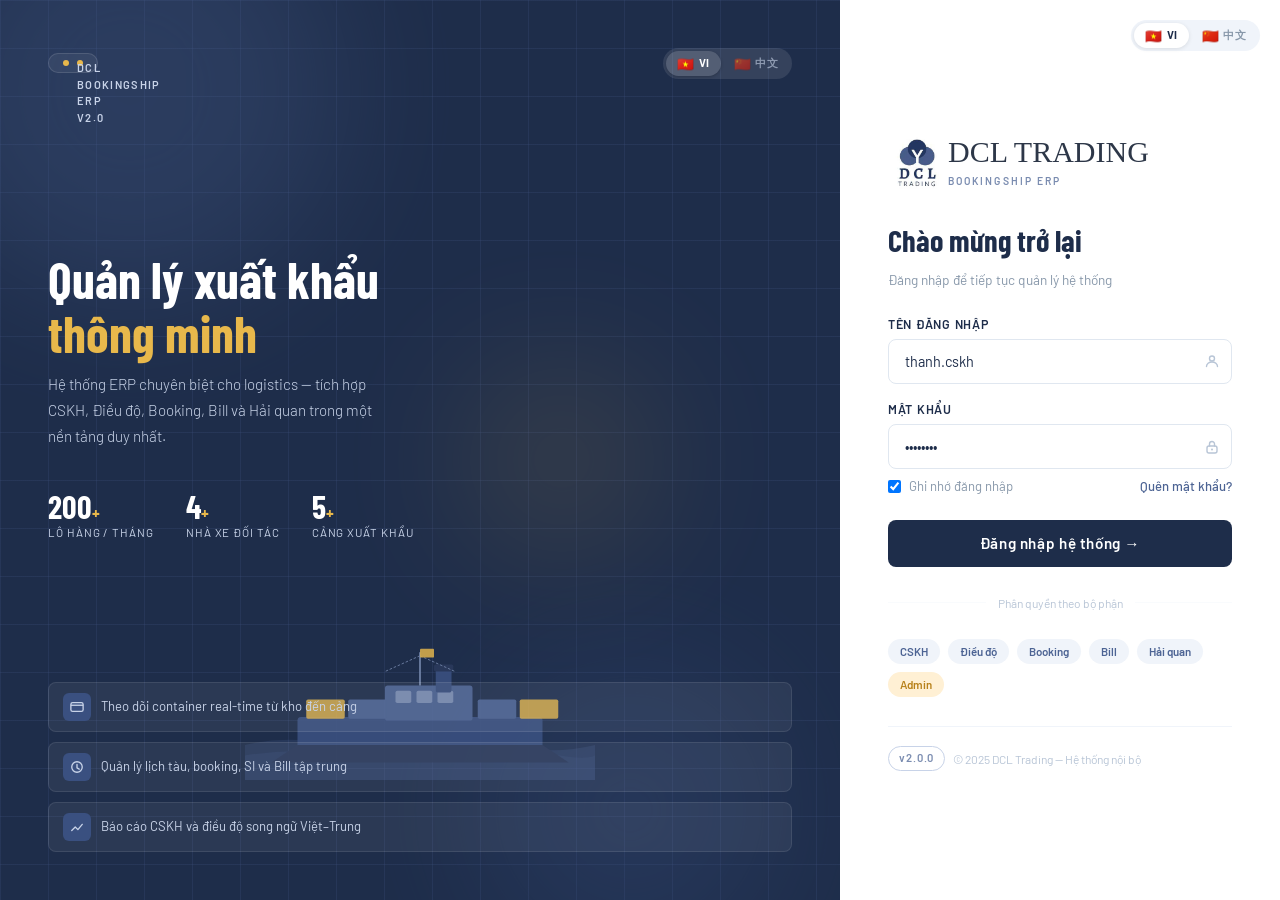
==== commit a1bc6c85: "Commit02: Update UI" ====
--- a/index.html
+++ b/index.html
@@ -4,6 +4,8 @@
 <meta charset="UTF-8"/>
 <meta name="viewport" content="width=device-width, initial-scale=1.0"/>
 <title>DCL BookingShip ERP</title>
+<!-- Favicon -->
+  <link rel="icon" type="image/svg+xml" href="./image/dcl-logo.jpg" />
 <link href="https://cdn.jsdelivr.net/npm/bootstrap@5.3.3/dist/css/bootstrap.min.css" rel="stylesheet"/>
 <link href="https://fonts.googleapis.com/css2?family=Barlow:wght@300;400;500;600;700&family=Barlow+Condensed:wght@500;600;700&display=swap" rel="stylesheet"/>
 <style>
@@ -341,8 +343,13 @@
       </div>
     </div>
     <div class="login-logo">
-      <div class="logo-circles"><div class="c c1"></div><div class="c c2"></div><div class="c c3"></div></div>
-      <div class="logo-text"><div class="t1">DCL TRADING</div><div class="t2">BookingShip ERP</div></div>
+      <div class="logo-circles">
+        <!-- <div class="c c1"></div><div class="c c2"></div><div class="c c3"></div> -->
+         <img src="./image/dcl-logo.jpg" width="120%" alt="" srcset="">
+      </div>
+      <div class="logo-text">
+        <div style="font-size: 30px; font-family: bold;">DCL TRADING</div>
+        <div class="t2">BookingShip ERP</div></div>
     </div>
     <h2 class="login-heading" data-i18n="login.welcome">Chào mừng trở lại</h2>
     <p class="login-sub" data-i18n="login.subtitle">Đăng nhập để tiếp tục quản lý hệ thống</p>
